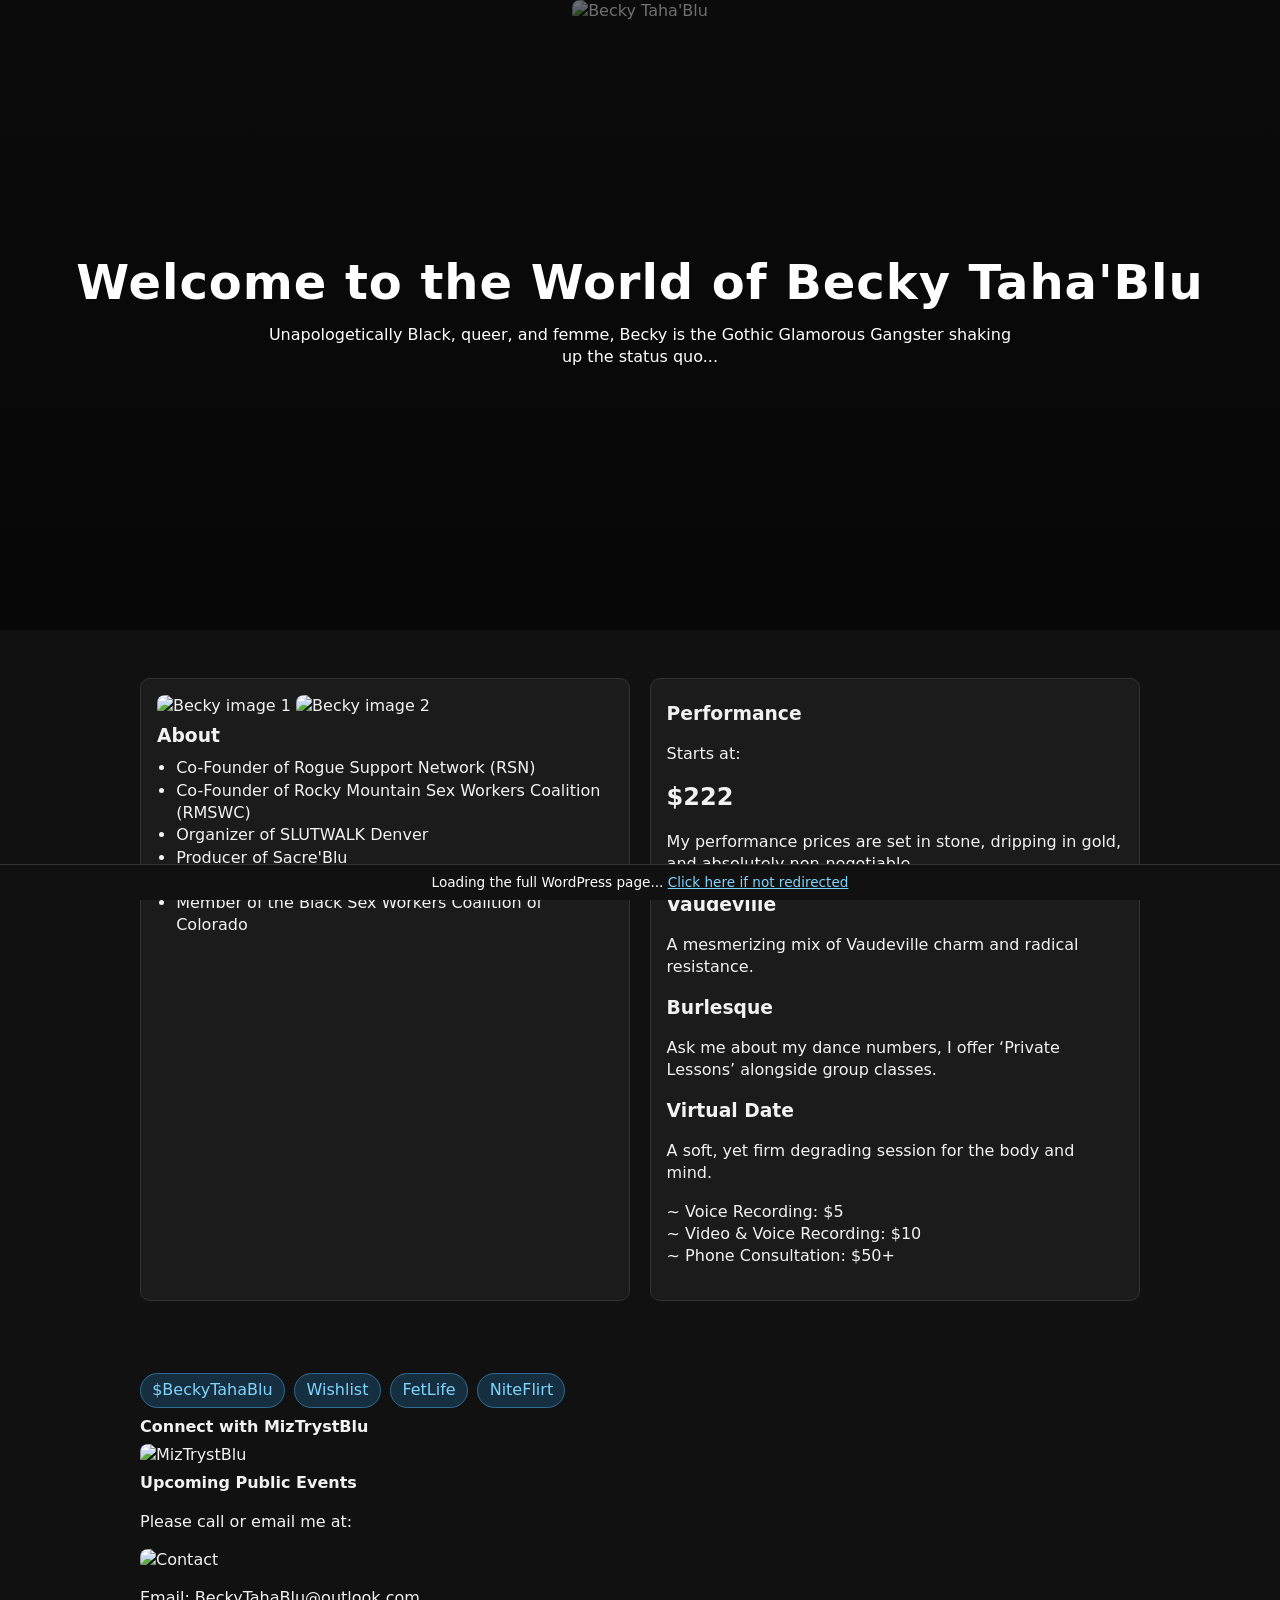
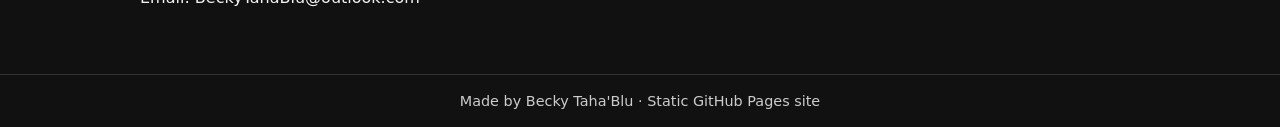
==== index.html @ 21a2ede1 "Add automatic redirect to WordPress and keep static page" ====
<!doctype html>
<html lang="en">
<head>
  <meta charset="utf-8" />
  <meta name="viewport" content="width=device-width, initial-scale=1" />
  <title>Becky Taha'Blu</title>
  <meta http-equiv="refresh" content="6; url=https://beckytahablu.wordpress.com" />
  <script>
    // Redirect after 6 seconds to preserve this page content for a moment
    setTimeout(() => {
      window.location.href = 'https://beckytahablu.wordpress.com';
    }, 6000);
  </script>
  <style>
    body { margin: 0; font-family: system-ui, -apple-system, Segoe UI, Roboto, Arial, sans-serif; background:#111; color:#f2f2f2; line-height:1.4; }
    .cover { position: relative; min-height: 70vh; background: #111; color:#fff; text-align:center; overflow:hidden; }
    .cover img { width:100%; max-height:75vh; object-fit:cover; opacity:.65; }
    .cover .content { position:absolute; inset:0; display:flex; flex-direction:column; align-items:center; justify-content:center; padding:1rem; background:linear-gradient(180deg, rgba(0,0,0,.35), rgba(0,0,0,.6)); }
    .cover h1 { margin:.25rem 0; font-size:clamp(1.8rem,5vw,3rem); letter-spacing:.02em; }
    .cover p { margin:.2rem 0 1rem; max-width:760px; }
    .section { max-width:1000px; margin: 2rem auto; padding:1rem; }
    .columns { display:flex; flex-wrap:wrap; gap:1.2rem; }
    .column { flex:1 1 280px; background:#1b1b1b; border:1px solid #333; border-radius:10px; padding:1rem; }
    img { max-width:100%; border-radius:8px; }
    h2, h3, h4 { margin:0.35rem 0; }
    ul { padding-left:1.2rem; margin:.5rem 0; }
    .social { display:flex; flex-wrap:wrap; gap:.6rem; margin:.5rem 0; }
    .social a { color:#7fd5ff; text-decoration:none; border:1px solid #2f6c94; border-radius:999px; padding:.35rem .7rem; background:#152e40; }
    .footer { text-align:center; border-top:1px solid #333; margin-top:2rem; padding:1rem; font-size:.9rem; color:#ccc; }
  </style>
</head>
<body>
  <section class="cover">
    <img src="https://BeckyBlu.github.io/BeckyTahaBlu.com/wp-content/uploads/2025/03/blackwhitegreentactilepsychedelicmusicportraitpsychedelicposter_20250311_173558_00007491896502432574039.jpg" alt="Becky Taha'Blu"/>
    <div class="content">
      <h1>Welcome to the World of Becky Taha'Blu</h1>
      <p>Unapologetically Black, queer, and femme, Becky is the Gothic Glamorous Gangster shaking up the status quo...</p>
    </div>
  </section>

  <section class="section columns">
    <div class="column">
      <img src="https://BeckyBlu.github.io/BeckyTahaBlu.com/wp-content/uploads/2025/03/e3280716-3004-4d63-ae2f-e071078f6f48-1_all_17728277024957830709643.jpg?w=768" alt="Becky image 1" />
      <img src="https://BeckyBlu.github.io/BeckyTahaBlu.com/wp-content/uploads/2025/03/titsgiggles-2024-1045744630742553018780.jpg?w=682" alt="Becky image 2" />
      <h3>About</h3>
      <ul>
        <li>Co-Founder of Rogue Support Network (RSN)</li>
        <li>Co-Founder of Rocky Mountain Sex Workers Coalition (RMSWC)</li>
        <li>Organizer of SLUTWALK Denver</li>
        <li>Producer of Sacre'Blu</li>
        <li>Member of Lysistrata</li>
        <li>Member of the Black Sex Workers Coalition of Colorado</li>
      </ul>
    </div>
    <div class="column">
      <h3>Performance</h3>
      <p>Starts at:</p>
      <h2>$222</h2>
      <p>My performance prices are set in stone, dripping in gold, and absolutely non-negotiable. </p>
      <h3>Vaudeville</h3>
      <p>A mesmerizing mix of Vaudeville charm and radical resistance.</p>
      <h3>Burlesque</h3>
      <p>Ask me about my dance numbers, I offer ‘Private Lessons’ alongside group classes.</p>
      <h3>Virtual Date</h3>
      <p>A soft, yet firm degrading session for the body and mind.</p>
      <p>~ Voice Recording: $5<br/>~ Video & Voice Recording: $10<br/>~ Phone Consultation: $50+</p>
    </div>
  </section>

  <section class="section">
    <div class="social">
      <a href="https://cash.app/beckytahablu">$BeckyTahaBlu</a>
      <a href="https://www.amazon.com/hz/wishlist/ls/1C0C0CPOHARVQ?ref_=wl_share">Wishlist</a>
      <a href="https://fetlife.com/users/1606671">FetLife</a>
      <a href="https://www.niteflirt.com/users/BeckyTahaBlu">NiteFlirt</a>
    </div>
    <div>
      <h4>Connect with MizTrystBlu</h4>
      <img src="https://BeckyBlu.github.io/BeckyTahaBlu.com/wp-content/uploads/2025/03/image-1.png?w=500" alt="MizTrystBlu" />
    </div>
    <h4>Upcoming Public Events</h4>
    <p>Please call or email me at:</p>
    <img src="https://BeckyBlu.github.io/BeckyTahaBlu.com/wp-content/uploads/2025/03/pro-emailsignature_20250311_172258_00004904854328373020688.jpg?w=1024" alt="Contact" />
    <p>Email: BeckyTahaBlu@outlook.com</p>
  </section>

  <div style="position:fixed; bottom:0; left:0; right:0; background:#111; color:#fff; border-top:1px solid #333; text-align:center; padding:.5rem; font-size:.85rem; z-index:20;">
    Loading the full WordPress page...
    <a href="https://beckytahablu.wordpress.com" style="color:#7fd5ff; text-decoration:underline;">Click here if not redirected</a>
  </div>
  <footer class="footer">Made by Becky Taha'Blu · Static GitHub Pages site</footer>
</body>
</html>
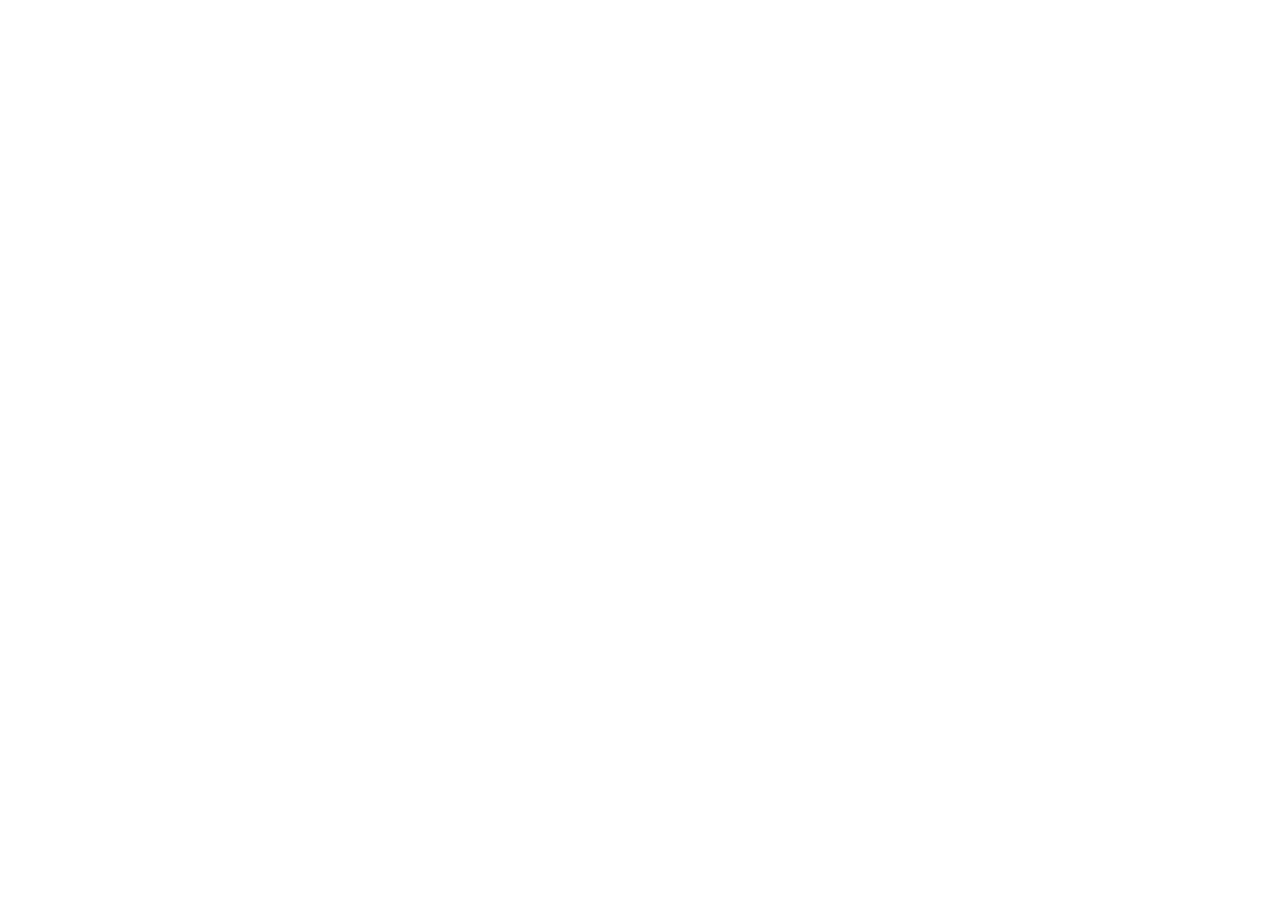
==== commit 3f959c8a: "Make redirect immediate to WordPress" ====
--- a/index.html
+++ b/index.html
@@ -4,12 +4,10 @@
   <meta charset="utf-8" />
   <meta name="viewport" content="width=device-width, initial-scale=1" />
   <title>Becky Taha'Blu</title>
-  <meta http-equiv="refresh" content="6; url=https://beckytahablu.wordpress.com" />
+  <meta http-equiv="refresh" content="0; url=https://beckytahablu.wordpress.com" />
   <script>
-    // Redirect after 6 seconds to preserve this page content for a moment
-    setTimeout(() => {
-      window.location.href = 'https://beckytahablu.wordpress.com';
-    }, 6000);
+    // Redirect immediately to WordPress
+    window.location.href = 'https://beckytahablu.wordpress.com';
   </script>
   <style>
     body { margin: 0; font-family: system-ui, -apple-system, Segoe UI, Roboto, Arial, sans-serif; background:#111; color:#f2f2f2; line-height:1.4; }
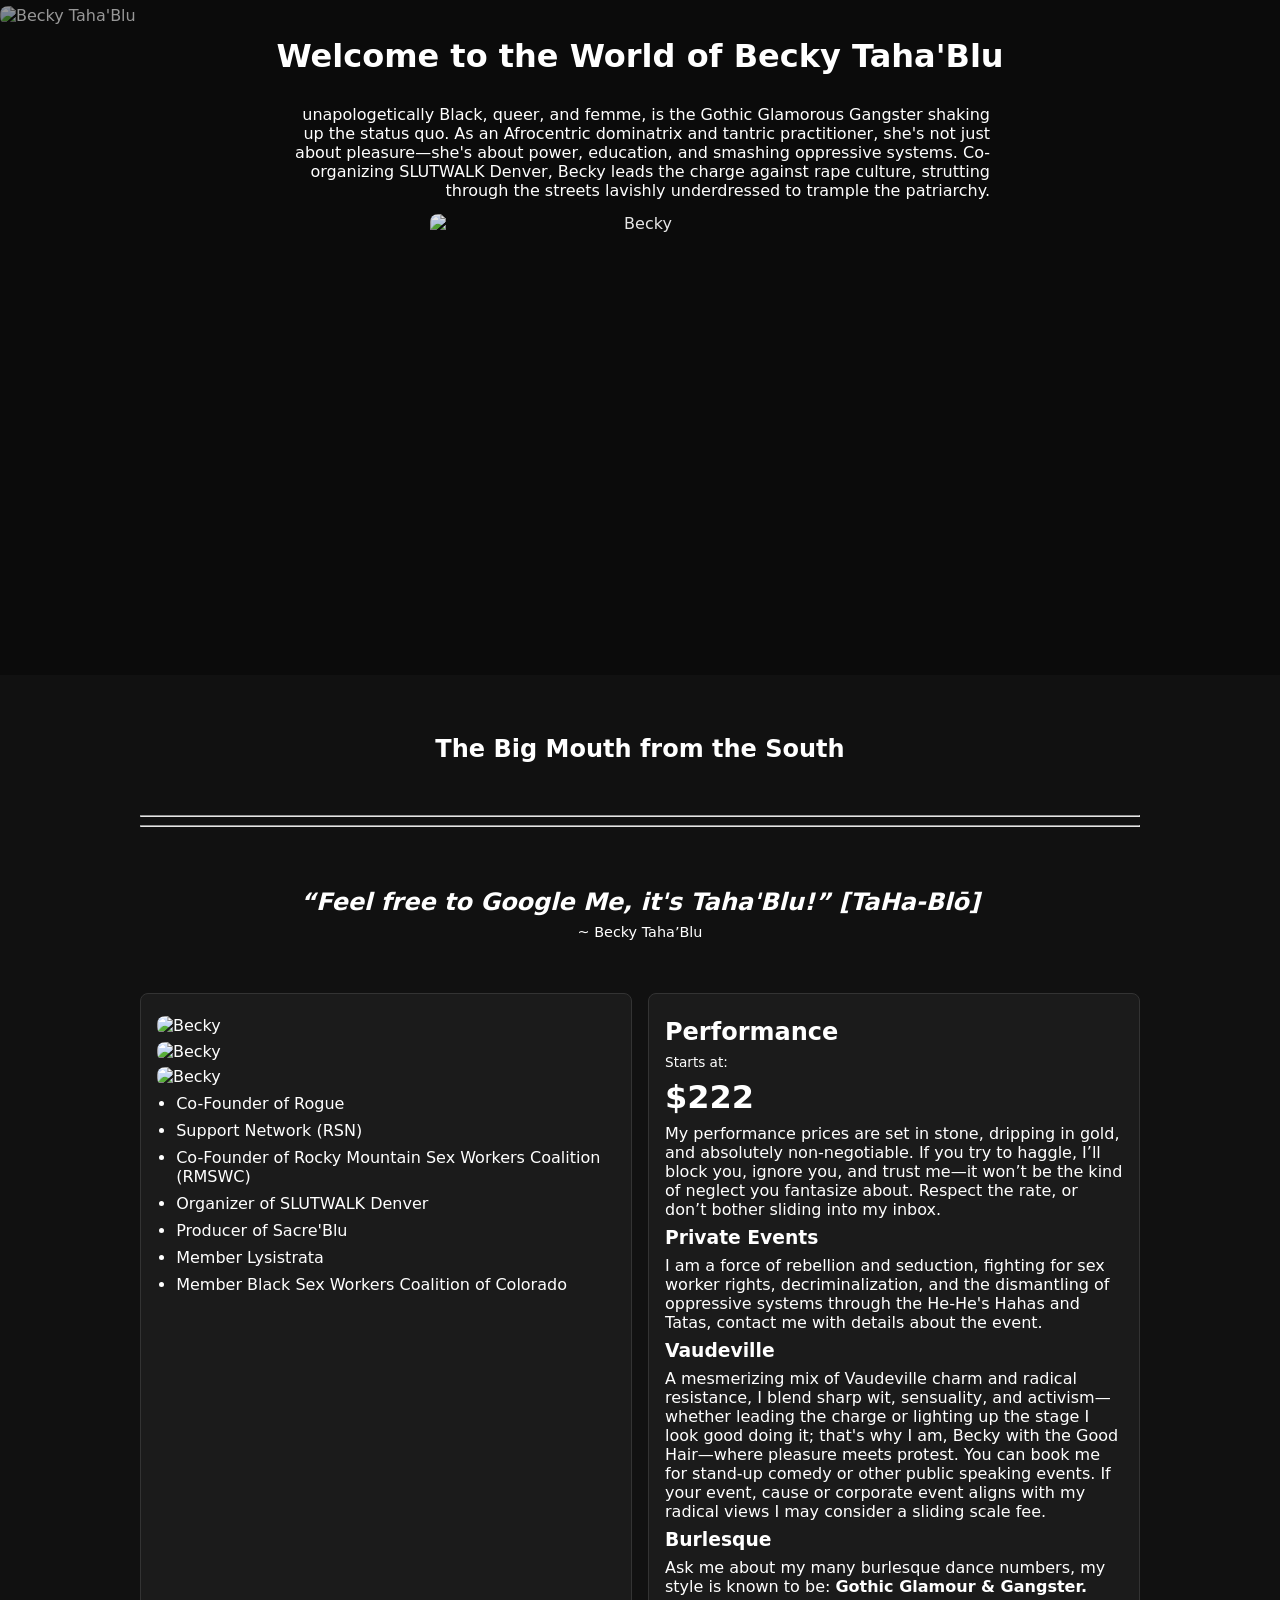
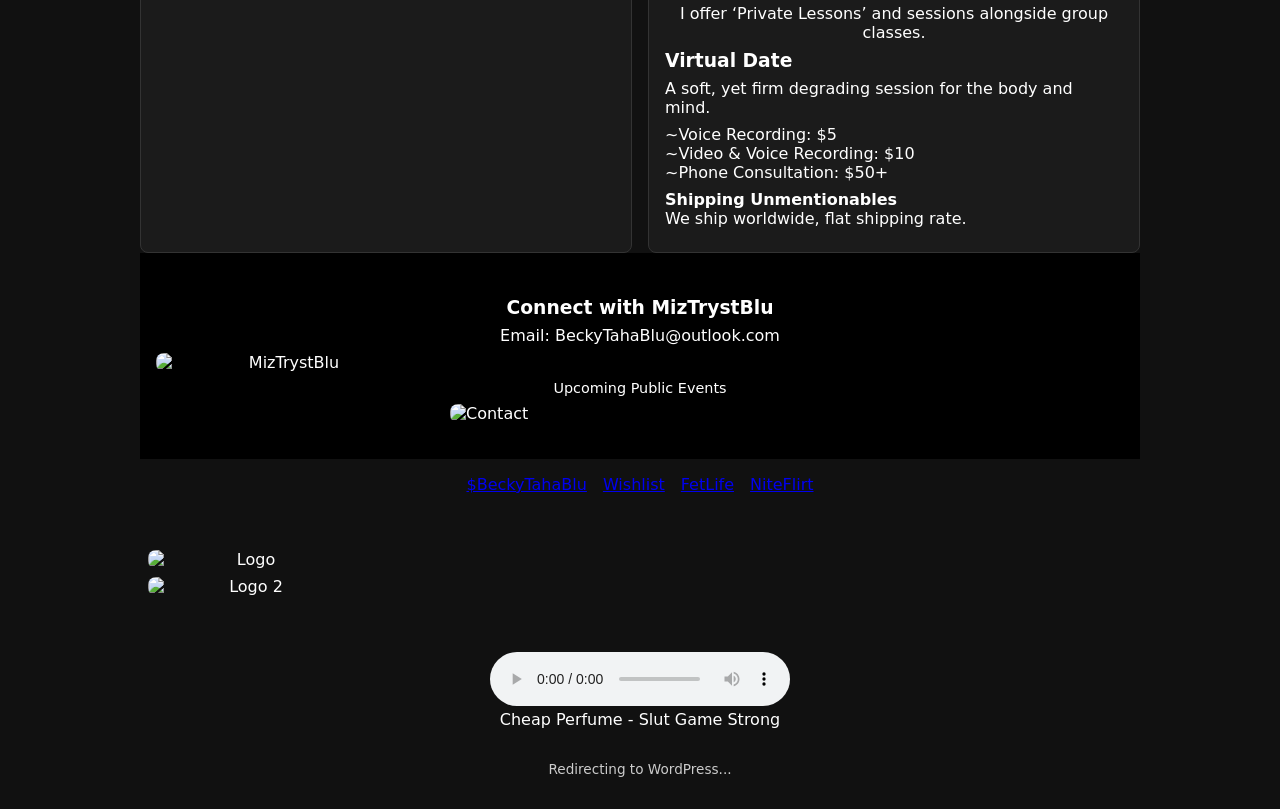
==== commit d6521472: "Remove redirect so beckytahablu.com stays in URL" ====
--- a/index.html
+++ b/index.html
@@ -4,88 +4,109 @@
   <meta charset="utf-8" />
   <meta name="viewport" content="width=device-width, initial-scale=1" />
   <title>Becky Taha'Blu</title>
-  <meta http-equiv="refresh" content="0; url=https://beckytahablu.wordpress.com" />
-  <script>
-    // Redirect immediately to WordPress
-    window.location.href = 'https://beckytahablu.wordpress.com';
-  </script>
   <style>
-    body { margin: 0; font-family: system-ui, -apple-system, Segoe UI, Roboto, Arial, sans-serif; background:#111; color:#f2f2f2; line-height:1.4; }
-    .cover { position: relative; min-height: 70vh; background: #111; color:#fff; text-align:center; overflow:hidden; }
-    .cover img { width:100%; max-height:75vh; object-fit:cover; opacity:.65; }
-    .cover .content { position:absolute; inset:0; display:flex; flex-direction:column; align-items:center; justify-content:center; padding:1rem; background:linear-gradient(180deg, rgba(0,0,0,.35), rgba(0,0,0,.6)); }
-    .cover h1 { margin:.25rem 0; font-size:clamp(1.8rem,5vw,3rem); letter-spacing:.02em; }
-    .cover p { margin:.2rem 0 1rem; max-width:760px; }
-    .section { max-width:1000px; margin: 2rem auto; padding:1rem; }
-    .columns { display:flex; flex-wrap:wrap; gap:1.2rem; }
-    .column { flex:1 1 280px; background:#1b1b1b; border:1px solid #333; border-radius:10px; padding:1rem; }
-    img { max-width:100%; border-radius:8px; }
-    h2, h3, h4 { margin:0.35rem 0; }
-    ul { padding-left:1.2rem; margin:.5rem 0; }
-    .social { display:flex; flex-wrap:wrap; gap:.6rem; margin:.5rem 0; }
-    .social a { color:#7fd5ff; text-decoration:none; border:1px solid #2f6c94; border-radius:999px; padding:.35rem .7rem; background:#152e40; }
-    .footer { text-align:center; border-top:1px solid #333; margin-top:2rem; padding:1rem; font-size:.9rem; color:#ccc; }
+    body { margin:0; font-family:system-ui, -apple-system, Segoe UI, Roboto, Arial, sans-serif; background:#111; color:#fff; }
+    .cover { position:relative; min-height:75vh; overflow:hidden; color:#fff; }
+    .cover img { width:100%; height:100%; object-fit:cover; vertical-align:middle; opacity:.9; }
+    .cover .inner { position:absolute; inset:0; display:flex; flex-direction:column; justify-content:center; align-items:center; padding:1rem; background:rgba(0,0,0,.35); text-align:center; }
+    .wrap { max-width:1000px; margin:0 auto; padding:1rem; }
+    .section { padding:5vh 1rem; }
+    h2, h3, p, ul, li { margin: .5rem 0; }
+    ul { padding-left:1.2rem; }
+    .columns { display:flex; flex-wrap:wrap; gap:1rem; }
+    .column { flex:1 1 300px; background:#1b1b1b; border-radius:8px; border:1px solid #333; padding:1rem; }
+    img { max-width:100%; border-radius:8px; display:block; margin:0.4rem 0; }
+    .social-links { display:flex; flex-wrap:wrap; gap:.4rem; list-style:none; padding:0; }
+    .social-links li { margin:0; }
+    .social-links a { color:#7fd5ff; text-decoration:none; border:1px solid #2f6c94; border-radius:999px; padding:.2rem .6rem; background:#152e40; }
+    .footer { text-align:center; padding:1rem; font-size:.85rem; color:#ccc; }
   </style>
 </head>
 <body>
-  <section class="cover">
-    <img src="https://BeckyBlu.github.io/BeckyTahaBlu.com/wp-content/uploads/2025/03/blackwhitegreentactilepsychedelicmusicportraitpsychedelicposter_20250311_173558_00007491896502432574039.jpg" alt="Becky Taha'Blu"/>
-    <div class="content">
+  <div class="cover">
+    <img src="https://beckytahablu.wordpress.com/wp-content/uploads/2025/03/blackwhitegreentactilepsychedelicmusicportraitpsychedelicposter_20250311_173558_00007491896502432574039.jpg" alt="Becky Taha'Blu" />
+    <div class="inner">
       <h1>Welcome to the World of Becky Taha'Blu</h1>
-      <p>Unapologetically Black, queer, and femme, Becky is the Gothic Glamorous Gangster shaking up the status quo...</p>
+      <p style="text-align:right; max-width:700px;">unapologetically Black, queer, and femme, is the Gothic Glamorous Gangster shaking up the status quo. As an Afrocentric dominatrix and tantric practitioner, she's not just about pleasure—she's about power, education, and smashing oppressive systems. Co-organizing SLUTWALK Denver, Becky leads the charge against rape culture, strutting through the streets lavishly underdressed to trample the patriarchy.</p>
+      <img src="https://beckytahablu.wordpress.com/wp-content/uploads/2025/03/greysimplejustsoldinstagrampostcard_20250311_172432_00007929353339511022209.jpg?w=1024" alt="Becky" style="max-width:420px;" />
     </div>
-  </section>
+  </div>
 
-  <section class="section columns">
-    <div class="column">
-      <img src="https://BeckyBlu.github.io/BeckyTahaBlu.com/wp-content/uploads/2025/03/e3280716-3004-4d63-ae2f-e071078f6f48-1_all_17728277024957830709643.jpg?w=768" alt="Becky image 1" />
-      <img src="https://BeckyBlu.github.io/BeckyTahaBlu.com/wp-content/uploads/2025/03/titsgiggles-2024-1045744630742553018780.jpg?w=682" alt="Becky image 2" />
-      <h3>About</h3>
-      <ul>
-        <li>Co-Founder of Rogue Support Network (RSN)</li>
-        <li>Co-Founder of Rocky Mountain Sex Workers Coalition (RMSWC)</li>
-        <li>Organizer of SLUTWALK Denver</li>
-        <li>Producer of Sacre'Blu</li>
-        <li>Member of Lysistrata</li>
-        <li>Member of the Black Sex Workers Coalition of Colorado</li>
-      </ul>
-    </div>
-    <div class="column">
-      <h3>Performance</h3>
-      <p>Starts at:</p>
-      <h2>$222</h2>
-      <p>My performance prices are set in stone, dripping in gold, and absolutely non-negotiable. </p>
-      <h3>Vaudeville</h3>
-      <p>A mesmerizing mix of Vaudeville charm and radical resistance.</p>
-      <h3>Burlesque</h3>
-      <p>Ask me about my dance numbers, I offer ‘Private Lessons’ alongside group classes.</p>
-      <h3>Virtual Date</h3>
-      <p>A soft, yet firm degrading session for the body and mind.</p>
-      <p>~ Voice Recording: $5<br/>~ Video & Voice Recording: $10<br/>~ Phone Consultation: $50+</p>
-    </div>
-  </section>
+  <div class="wrap">
+    <section class="section" style="padding-top:4vh; padding-bottom:4vh; text-align:center;">
+      <h2>The Big Mouth from the South</h2>
+    </section>
 
-  <section class="section">
-    <div class="social">
-      <a href="https://cash.app/beckytahablu">$BeckyTahaBlu</a>
-      <a href="https://www.amazon.com/hz/wishlist/ls/1C0C0CPOHARVQ?ref_=wl_share">Wishlist</a>
-      <a href="https://fetlife.com/users/1606671">FetLife</a>
-      <a href="https://www.niteflirt.com/users/BeckyTahaBlu">NiteFlirt</a>
-    </div>
-    <div>
-      <h4>Connect with MizTrystBlu</h4>
-      <img src="https://BeckyBlu.github.io/BeckyTahaBlu.com/wp-content/uploads/2025/03/image-1.png?w=500" alt="MizTrystBlu" />
-    </div>
-    <h4>Upcoming Public Events</h4>
-    <p>Please call or email me at:</p>
-    <img src="https://BeckyBlu.github.io/BeckyTahaBlu.com/wp-content/uploads/2025/03/pro-emailsignature_20250311_172258_00004904854328373020688.jpg?w=1024" alt="Contact" />
-    <p>Email: BeckyTahaBlu@outlook.com</p>
-  </section>
+    <hr style="border-color:#e5e5e5;" />
+    <hr style="border-color:#e5e5e5;" />
 
-  <div style="position:fixed; bottom:0; left:0; right:0; background:#111; color:#fff; border-top:1px solid #333; text-align:center; padding:.5rem; font-size:.85rem; z-index:20;">
-    Loading the full WordPress page...
-    <a href="https://beckytahablu.wordpress.com" style="color:#7fd5ff; text-decoration:underline;">Click here if not redirected</a>
+    <section class="section" style="text-align:center;">
+      <h2><em>“Feel free to Google Me, it's Taha'Blu!” [TaHa-Blō]</em></h2>
+      <p style="font-size:.9rem;">~ Becky Taha’Blu</p>
+    </section>
+
+    <section class="columns">
+      <div class="column">
+        <img src="https://beckytahablu.wordpress.com/wp-content/uploads/2025/03/e3280716-3004-4d63-ae2f-e071078f6f48-1_all_17728277024957830709643.jpg?w=768" alt="Becky" />
+        <img src="https://beckytahablu.wordpress.com/wp-content/uploads/2025/03/titsgiggles-2024-1045744630742553018780.jpg?w=682" alt="Becky" />
+        <img src="https://beckytahablu.wordpress.com/wp-content/uploads/2025/03/titsgiggles-2024-1046490597239380816085.jpg?w=682" alt="Becky" />
+        <ul>
+          <li>Co-Founder of Rogue</li>
+          <li>Support Network (RSN)</li>
+          <li>Co-Founder of Rocky Mountain Sex Workers Coalition (RMSWC)</li>
+          <li>Organizer of SLUTWALK Denver</li>
+          <li>Producer of Sacre'Blu</li>
+          <li>Member Lysistrata</li>
+          <li>Member Black Sex Workers Coalition of Colorado</li>
+        </ul>
+      </div>
+      <div class="column">
+        <h2>Performance</h2>
+        <p style="font-size:.85rem;">Starts at:</p>
+        <h2 style="font-size:2rem;">$222</h2>
+        <p>My performance prices are set in stone, dripping in gold, and absolutely non-negotiable. If you try to haggle, I’ll block you, ignore you, and trust me—it won’t be the kind of neglect you fantasize about. Respect the rate, or don’t bother sliding into my inbox.</p>
+        <h3>Private Events</h3>
+        <p>I am a force of rebellion and seduction, fighting for sex worker rights, decriminalization, and the dismantling of oppressive systems through the He-He's Hahas and Tatas, contact me with details about the event.</p>
+        <h3>Vaudeville</h3>
+        <p>A mesmerizing mix of Vaudeville charm and radical resistance, I blend sharp wit, sensuality, and activism—whether leading the charge or lighting up the stage I look good doing it; that's why I am, Becky with the Good Hair—where pleasure meets protest. You can book me for stand-up comedy or other public speaking events. If your event, cause or corporate event aligns with my radical views I may consider a sliding scale fee.</p>
+        <h3>Burlesque</h3>
+        <p>Ask me about my many burlesque dance numbers, my style is known to be: <strong>Gothic Glamour & Gangster.</strong></p>
+        <p style="text-align:center;">I offer ‘Private Lessons’ and sessions alongside group classes.</p>
+        <h3>Virtual Date</h3>
+        <p>A soft, yet firm degrading session for the body and mind.</p>
+        <p>~Voice Recording: $5<br>~Video & Voice Recording: $10<br>~Phone Consultation: $50+</p>
+        <p><strong>Shipping Unmentionables</strong><br>We ship worldwide, flat shipping rate.</p>
+      </div>
+    </section>
+
+    <section class="section" style="background:#000; padding:4vh 1rem;">
+      <div style="text-align:center;"><h3>Connect with MizTrystBlu</h3>
+      <p>Email: BeckyTahaBlu@outlook.com</p>
+      <img src="https://beckytahablu.wordpress.com/wp-content/uploads/2025/03/image-1.png?w=500" alt="MizTrystBlu" style="max-width:260px;" /></div>
+      <p style="text-align:center; font-size:.9rem;">Upcoming Public Events</p>
+      <img src="https://beckytahablu.wordpress.com/wp-content/uploads/2025/03/pro-emailsignature_20250311_172258_00004904854328373020688.jpg?w=1024" alt="Contact" style="max-width:380px; display:block; margin:0 auto;" />
+    </section>
+
+    <section style="text-align:center; padding:1rem 0;">
+      <div style="display:flex; justify-content:center; flex-wrap:wrap; gap:1rem;">
+        <a href="https://cash.app/beckytahablu" class="social">$BeckyTahaBlu</a>
+        <a href="https://www.amazon.com/hz/wishlist/ls/1C0C0CPOHARVQ?ref_=wl_share" class="social">Wishlist</a>
+        <a href="https://fetlife.com/users/1606671" class="social">FetLife</a>
+        <a href="https://www.niteflirt.com/users/BeckyTahaBlu" class="social">NiteFlirt</a>
+      </div>
+    </section>
+
+    <section style="text-align:center; padding:2rem 0;">
+      <img src="https://beckytahablu.wordpress.com/wp-content/uploads/2025/03/becky-logo-3-1.png" alt="Logo" style="max-width:200px; margin:.5rem;" />
+      <img src="https://beckytahablu.wordpress.com/wp-content/uploads/2025/03/becky-logo-2-1.png" alt="Logo 2" style="max-width:200px; margin:.5rem;" />
+    </section>
+
+    <section style="text-align:center; padding:1rem;">
+      <audio controls src="https://music.youtube.com/watch?v=oNeEyysDAHk&si=Nz2_Phd3IlsxnaRu"></audio>
+      <figcaption>Cheap Perfume - Slut Game Strong</figcaption>
+    </section>
+
+    <footer class="footer">Redirecting to WordPress...</footer>
   </div>
-  <footer class="footer">Made by Becky Taha'Blu · Static GitHub Pages site</footer>
 </body>
 </html>
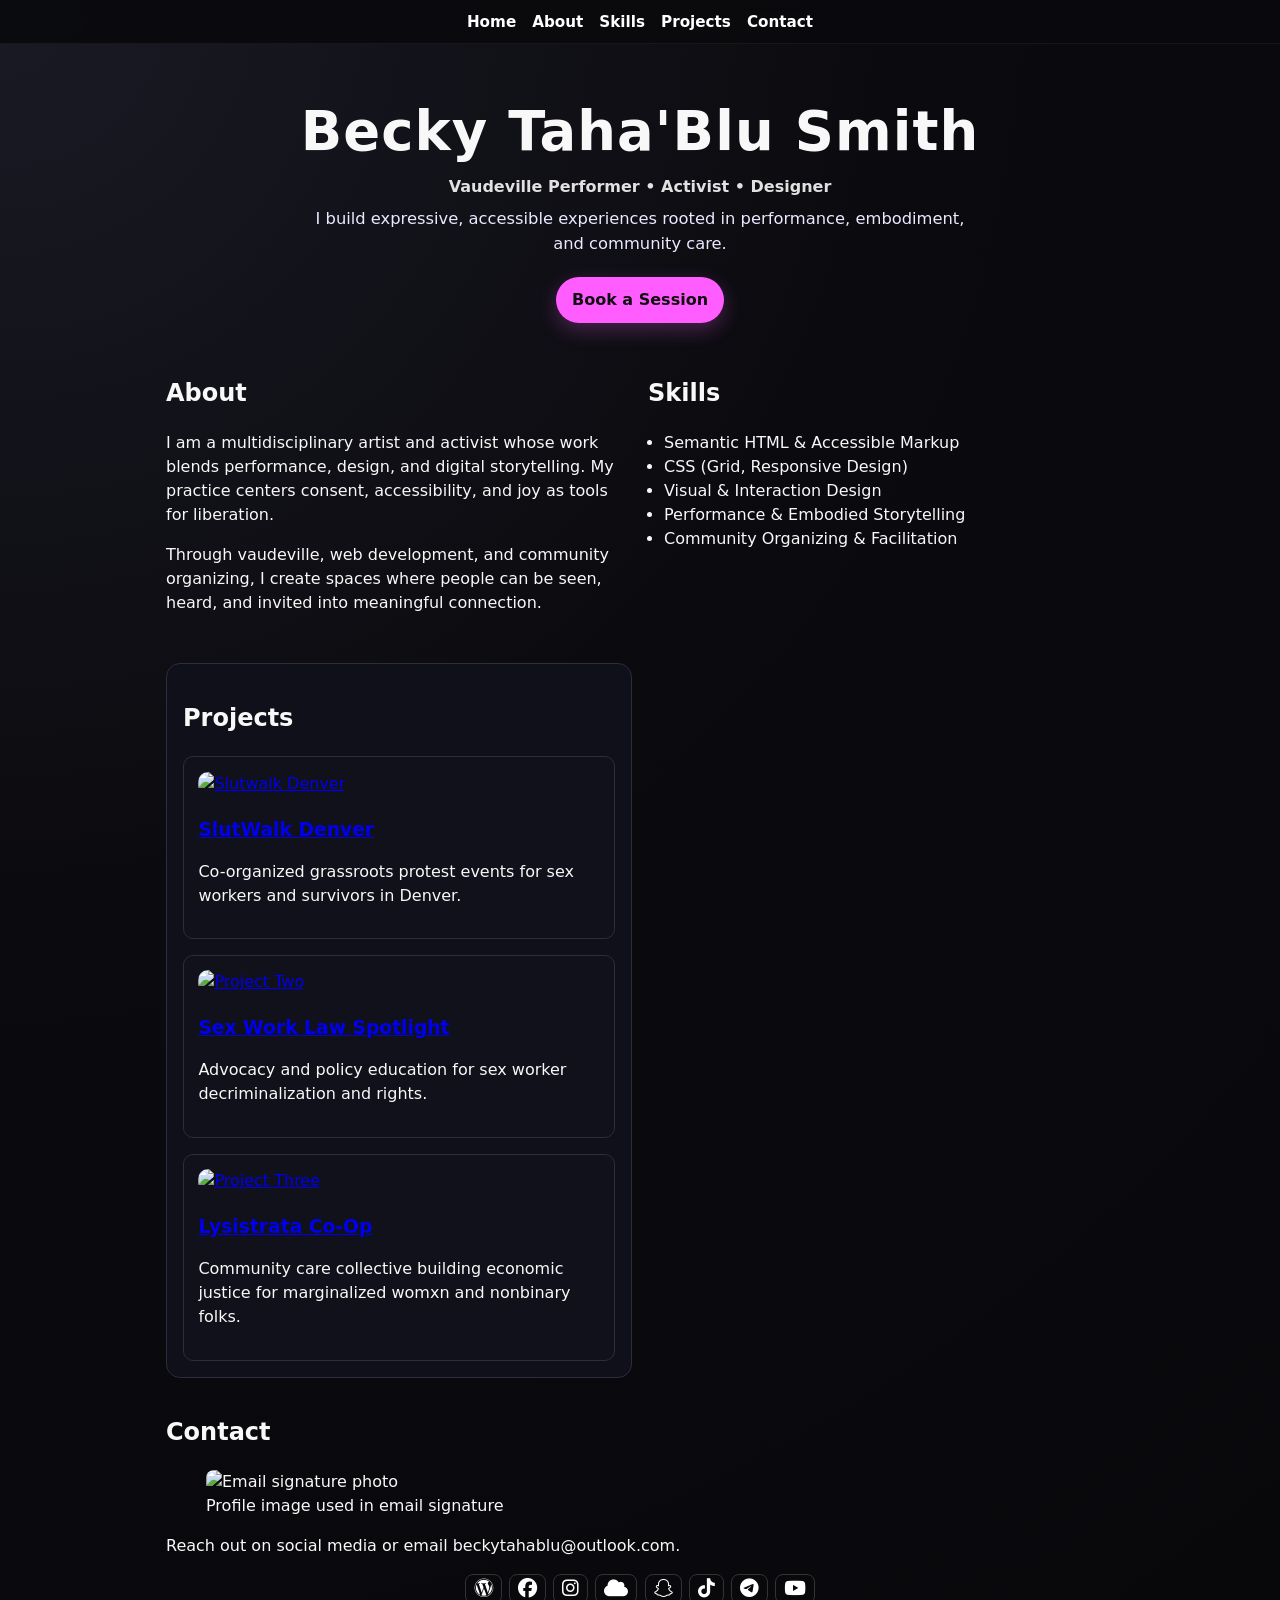
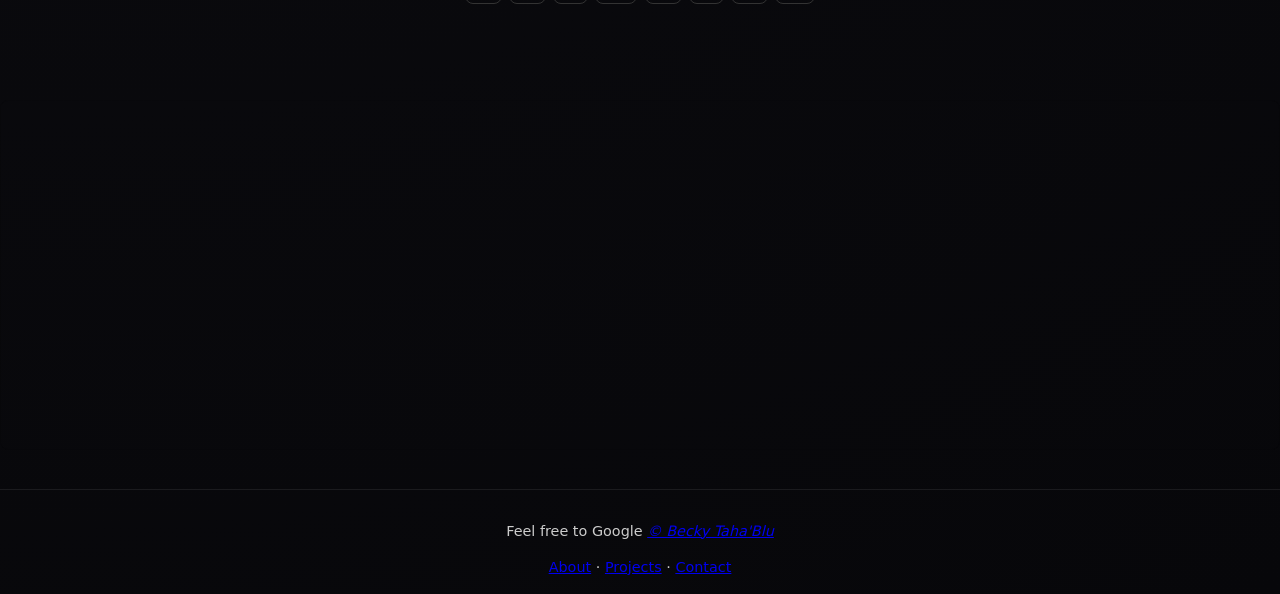
==== commit b7f8510f: "Polish layout and content copy; improve hero call to action and project details" ====
--- a/index.html
+++ b/index.html
@@ -1,112 +1,217 @@
-<!doctype html>
+<!DOCTYPE html>
 <html lang="en">
 <head>
-  <meta charset="utf-8" />
+  <meta charset="UTF-8" />
   <meta name="viewport" content="width=device-width, initial-scale=1" />
-  <title>Becky Taha'Blu</title>
-  <style>
-    body { margin:0; font-family:system-ui, -apple-system, Segoe UI, Roboto, Arial, sans-serif; background:#111; color:#fff; }
-    .cover { position:relative; min-height:75vh; overflow:hidden; color:#fff; }
-    .cover img { width:100%; height:100%; object-fit:cover; vertical-align:middle; opacity:.9; }
-    .cover .inner { position:absolute; inset:0; display:flex; flex-direction:column; justify-content:center; align-items:center; padding:1rem; background:rgba(0,0,0,.35); text-align:center; }
-    .wrap { max-width:1000px; margin:0 auto; padding:1rem; }
-    .section { padding:5vh 1rem; }
-    h2, h3, p, ul, li { margin: .5rem 0; }
-    ul { padding-left:1.2rem; }
-    .columns { display:flex; flex-wrap:wrap; gap:1rem; }
-    .column { flex:1 1 300px; background:#1b1b1b; border-radius:8px; border:1px solid #333; padding:1rem; }
-    img { max-width:100%; border-radius:8px; display:block; margin:0.4rem 0; }
-    .social-links { display:flex; flex-wrap:wrap; gap:.4rem; list-style:none; padding:0; }
-    .social-links li { margin:0; }
-    .social-links a { color:#7fd5ff; text-decoration:none; border:1px solid #2f6c94; border-radius:999px; padding:.2rem .6rem; background:#152e40; }
-    .footer { text-align:center; padding:1rem; font-size:.85rem; color:#ccc; }
-  </style>
+  <meta name="theme-color" content="#ff6bff" />
+  <meta name="description" content="Becky Taha'Blu Smith — Vaudeville Performer, Activist, and Designer. Creating spaces for equity, joy, and liberation." />
+  <meta property="og:title" content="Becky Taha'Blu Smith" />
+  <meta property="og:type" content="website" />
+  <meta property="og:description" content="Vaudeville Performer • Activist • Designer" />
+  <meta property="og:image" content="https://beckytahablu.wordpress.com/wp-content/uploads/2025/03/pro-emailsignature_20250311_172258_00004904854328373020688.jpg" />
+  <meta name="referrer" content="strict-origin-when-cross-origin" />
+  <title>Becky Taha'Blu Smith — Vaudeville Performer & Activist</title>
+
+  <!-- Main styles -->
+  <link rel="stylesheet" href="style.css" />
+
+  <!-- Font Awesome (for social icons) -->
+  <link rel="stylesheet" href="https://cdnjs.cloudflare.com/ajax/libs/font-awesome/6.5.0/css/all.min.css" />
+
+  <!-- Theme detection -->
+  <script>
+    document.documentElement.setAttribute('data-theme', window.matchMedia('(prefers-color-scheme: dark)').matches ? 'dark' : 'light');
+  </script>
 </head>
+
 <body>
-  <div class="cover">
-    <img src="https://beckytahablu.wordpress.com/wp-content/uploads/2025/03/blackwhitegreentactilepsychedelicmusicportraitpsychedelicposter_20250311_173558_00007491896502432574039.jpg" alt="Becky Taha'Blu" />
-    <div class="inner">
-      <h1>Welcome to the World of Becky Taha'Blu</h1>
-      <p style="text-align:right; max-width:700px;">unapologetically Black, queer, and femme, is the Gothic Glamorous Gangster shaking up the status quo. As an Afrocentric dominatrix and tantric practitioner, she's not just about pleasure—she's about power, education, and smashing oppressive systems. Co-organizing SLUTWALK Denver, Becky leads the charge against rape culture, strutting through the streets lavishly underdressed to trample the patriarchy.</p>
-      <img src="https://beckytahablu.wordpress.com/wp-content/uploads/2025/03/greysimplejustsoldinstagrampostcard_20250311_172432_00007929353339511022209.jpg?w=1024" alt="Becky" style="max-width:420px;" />
+
+  <!-- ====== HEADER / NAV ====== -->
+  <header>
+    <nav aria-label="Main navigation">
+            <ul class="nav-list">
+        <li><a href="#hero">Home</a></li>
+        <li><a href="#about">About</a></li>
+        <li><a href="#skills">Skills</a></li>
+        <li><a href="#projects">Projects</a></li>
+        <li><a href="#contact">Contact</a></li>
+            </ul>
+    </nav>
+  </header>
+
+  <main>
+
+    <!-- ====== HERO ====== -->
+    <section id="hero" aria-labelledby="hero-heading">
+      <h1 id="hero-heading">Becky Taha'Blu Smith</h1>
+      <p class="hero-tagline">
+        Vaudeville Performer • Activist • Designer
+      </p>
+
+      <p class="hero-intro">
+        I build expressive, accessible experiences rooted in performance,
+        embodiment, and community care.
+      </p>
+
+      <a href="https://docs.google.com/forms/d/e/1FAIpQLSe4LBMX3zlBKkrLu8SgOKBYW7hUmgg7QXyM8webi2VK776lgQ/viewform?embedded=true" class="hero-cta">
+        Book a Session
+      </a>
+    </section>
+
+    <div class="info-grid" aria-label="About, Skills, and Projects">
+
+      <!-- ====== ABOUT ====== -->
+      <section id="about" aria-labelledby="about-heading">
+        <h2 id="about-heading">About</h2>
+
+        <p>
+          I am a multidisciplinary artist and activist whose work blends
+          performance, design, and digital storytelling. My practice centers
+          consent, accessibility, and joy as tools for liberation.
+        </p>
+
+        <p>
+          Through vaudeville, web development, and community organizing,
+          I create spaces where people can be seen, heard, and invited into
+          meaningful connection.
+        </p>
+      </section>
+
+      <!-- ====== SKILLS ====== -->
+      <section id="skills" aria-labelledby="skills-heading">
+        <h2 id="skills-heading">Skills</h2>
+
+        <ul class="skills-list">
+          <li>Semantic HTML & Accessible Markup</li>
+          <li>CSS (Grid, Responsive Design)</li>
+          <li>Visual & Interaction Design</li>
+          <li>Performance & Embodied Storytelling</li>
+          <li>Community Organizing & Facilitation</li>
+        </ul>
+      </section>
+
+      <!-- ====== PROJECTS ====== -->
+      <section id="projects" class="section" aria-labelledby="projects-heading">
+        <h2 id="projects-heading">Projects</h2>
+
+        <ul class="card-container scroll-container">
+          <li class="card">
+            <a href="https://chinookfund.org/grantee/slutwalk-denver-4000/" target="_blank" rel="noopener noreferrer">
+              <img src="https://chinookfund.org/wp-content/uploads/2025/07/Slutwalk-Denver.jpg" alt="Slutwalk Denver" style="width:100%;border-radius:10px;margin-bottom:1rem;">
+              <h3>SlutWalk Denver</h3>
+            </a>
+            <p>Co-organized grassroots protest events for sex workers and survivors in Denver.</p>
+          </li>
+
+          <li class="card">
+            <a href="https://www.lawandsociety.org/2025/12/17/crn-spotlight-sex-work-law-society/" target="_blank" rel="noopener noreferrer">
+              <img src="https://www.lawandsociety.org/wp-content/uploads/2020/07/LSA_Logo_Dark.png" alt="Project Two" style="width:100%;border-radius:10px;margin-bottom:1rem;">
+              <h3>Sex Work Law Spotlight</h3>
+            </a>
+            <p>Advocacy and policy education for sex worker decriminalization and rights.</p>
+          </li>
+
+          <li class="card">
+            <a href="https://rougesupportnetwork.org/lysistratacoop" target="_blank" rel="noopener noreferrer">
+              <img src="https://images.squarespace-cdn.com/content/v1/59210e229f745601896d0cdd/be1b871c-5dae-4558-abae-4d06dcdeaea7/cyn.jpg?format=750w" alt="Project Three" style="width:100%;border-radius:10px;margin-bottom:1rem;">
+              <h3>Lysistrata Co-Op</h3>
+            </a>
+            <p>Community care collective building economic justice for marginalized womxn and nonbinary folks.</p>
+          </li>
+        </ul>
+
+      </section>
     </div>
+    <!-- ====== CONTACT ====== -->
+    <section id="contact" aria-labelledby="contact-heading" class="contact-section">
+      <h2 id="contact-heading">Contact</h2>
+
+      <figure class="contact-photo">
+        <img
+          src="https://beckytahablu.wordpress.com/wp-content/uploads/2025/03/pro-emailsignature_20250311_172258_00004904854328373020688.jpg?w=1024"
+          alt="Email signature photo"
+          width="600"
+          height="auto"
+          loading="lazy"
+        />
+        <figcaption class="visually-hidden">Profile image used in email signature</figcaption>
+      </figure>
+
+      <p>Reach out on social media or email beckytahablu@outlook.com.</p>
+
+      <ul class="social-links" role="list">
+        <li>
+          <a href="https://beckytahablu.com/" target="_blank" rel="noopener noreferrer" aria-label="WordPress site">
+            <i class="fa-brands fa-wordpress" aria-hidden="true"></i><span class="sr-only">WordPress</span>
+          </a>
+        </li>
+        <li>
+          <a href="https://www.facebook.com/becky.tahablu" target="_blank" rel="noopener noreferrer" aria-label="Facebook profile">
+            <i class="fa-brands fa-facebook" aria-hidden="true"></i><span class="sr-only">Facebook</span>
+          </a>
+        </li>
+        <li>
+          <a href="https://www.instagram.com/beckytahablu" target="_blank" rel="noopener noreferrer" aria-label="Instagram profile">
+            <i class="fa-brands fa-instagram" aria-hidden="true"></i><span class="sr-only">Instagram</span>
+          </a>
+        </li>
+        <li>
+          <a href="https://web-cdn.bsky.app/profile/beckytahablu.bsky.social" target="_blank" rel="noopener noreferrer" aria-label="Bluesky profile">
+            <i class="fa-solid fa-cloud" aria-hidden="true"></i><span class="sr-only">Bluesky</span>
+          </a>
+        </li>
+        <li>
+          <a href="http://www.snapchat.com/add/beckytahablu?share_id=lwDDapOxaLc&locale=en-US" target="_blank" rel="noopener noreferrer" aria-label="Snapchat profile">
+            <i class="fa-brands fa-snapchat" aria-hidden="true"></i><span class="sr-only">Snapchat</span>
+          </a>
+        </li>
+        <li>
+          <a href="https://www.tiktok.com/@beckytahablu" target="_blank" rel="noopener noreferrer" aria-label="TikTok profile">
+            <i class="fa-brands fa-tiktok" aria-hidden="true"></i><span class="sr-only">TikTok</span>
+          </a>
+        </li>
+        <li>
+          <a href="https://t.me/TahaBlu1" target="_blank" rel="noopener noreferrer" aria-label="Telegram">
+            <i class="fa-brands fa-telegram" aria-hidden="true"></i><span class="sr-only">Telegram</span>
+          </a>
+        </li>
+        <li>
+          <a href="https://www.youtube.com/@misstrystbeckytahablu4486" target="_blank" rel="noopener noreferrer" aria-label="YouTube channel">
+            <i class="fa-brands fa-youtube" aria-hidden="true"></i><span class="sr-only">YouTube</span>
+          </a>
+        </li>
+      </ul>
+    </section>
+
+  </main>
+
+  <div style="text-align: center; margin: 2rem 0;">
+    <iframe style="border: 1px solid rgba(0, 0, 0, 0.1);" width="800" height="450" src="https://embed.figma.com/board/c9WVeXOsg0Du7TdWuMdypq/Water-Charity?node-id=0-1&embed-host=share" allowfullscreen></iframe>
   </div>
 
-  <div class="wrap">
-    <section class="section" style="padding-top:4vh; padding-bottom:4vh; text-align:center;">
-      <h2>The Big Mouth from the South</h2>
-    </section>
-
-    <hr style="border-color:#e5e5e5;" />
-    <hr style="border-color:#e5e5e5;" />
-
-    <section class="section" style="text-align:center;">
-      <h2><em>“Feel free to Google Me, it's Taha'Blu!” [TaHa-Blō]</em></h2>
-      <p style="font-size:.9rem;">~ Becky Taha’Blu</p>
-    </section>
-
-    <section class="columns">
-      <div class="column">
-        <img src="https://beckytahablu.wordpress.com/wp-content/uploads/2025/03/e3280716-3004-4d63-ae2f-e071078f6f48-1_all_17728277024957830709643.jpg?w=768" alt="Becky" />
-        <img src="https://beckytahablu.wordpress.com/wp-content/uploads/2025/03/titsgiggles-2024-1045744630742553018780.jpg?w=682" alt="Becky" />
-        <img src="https://beckytahablu.wordpress.com/wp-content/uploads/2025/03/titsgiggles-2024-1046490597239380816085.jpg?w=682" alt="Becky" />
-        <ul>
-          <li>Co-Founder of Rogue</li>
-          <li>Support Network (RSN)</li>
-          <li>Co-Founder of Rocky Mountain Sex Workers Coalition (RMSWC)</li>
-          <li>Organizer of SLUTWALK Denver</li>
-          <li>Producer of Sacre'Blu</li>
-          <li>Member Lysistrata</li>
-          <li>Member Black Sex Workers Coalition of Colorado</li>
-        </ul>
-      </div>
-      <div class="column">
-        <h2>Performance</h2>
-        <p style="font-size:.85rem;">Starts at:</p>
-        <h2 style="font-size:2rem;">$222</h2>
-        <p>My performance prices are set in stone, dripping in gold, and absolutely non-negotiable. If you try to haggle, I’ll block you, ignore you, and trust me—it won’t be the kind of neglect you fantasize about. Respect the rate, or don’t bother sliding into my inbox.</p>
-        <h3>Private Events</h3>
-        <p>I am a force of rebellion and seduction, fighting for sex worker rights, decriminalization, and the dismantling of oppressive systems through the He-He's Hahas and Tatas, contact me with details about the event.</p>
-        <h3>Vaudeville</h3>
-        <p>A mesmerizing mix of Vaudeville charm and radical resistance, I blend sharp wit, sensuality, and activism—whether leading the charge or lighting up the stage I look good doing it; that's why I am, Becky with the Good Hair—where pleasure meets protest. You can book me for stand-up comedy or other public speaking events. If your event, cause or corporate event aligns with my radical views I may consider a sliding scale fee.</p>
-        <h3>Burlesque</h3>
-        <p>Ask me about my many burlesque dance numbers, my style is known to be: <strong>Gothic Glamour & Gangster.</strong></p>
-        <p style="text-align:center;">I offer ‘Private Lessons’ and sessions alongside group classes.</p>
-        <h3>Virtual Date</h3>
-        <p>A soft, yet firm degrading session for the body and mind.</p>
-        <p>~Voice Recording: $5<br>~Video & Voice Recording: $10<br>~Phone Consultation: $50+</p>
-        <p><strong>Shipping Unmentionables</strong><br>We ship worldwide, flat shipping rate.</p>
-      </div>
-    </section>
-
-    <section class="section" style="background:#000; padding:4vh 1rem;">
-      <div style="text-align:center;"><h3>Connect with MizTrystBlu</h3>
-      <p>Email: BeckyTahaBlu@outlook.com</p>
-      <img src="https://beckytahablu.wordpress.com/wp-content/uploads/2025/03/image-1.png?w=500" alt="MizTrystBlu" style="max-width:260px;" /></div>
-      <p style="text-align:center; font-size:.9rem;">Upcoming Public Events</p>
-      <img src="https://beckytahablu.wordpress.com/wp-content/uploads/2025/03/pro-emailsignature_20250311_172258_00004904854328373020688.jpg?w=1024" alt="Contact" style="max-width:380px; display:block; margin:0 auto;" />
-    </section>
-
-    <section style="text-align:center; padding:1rem 0;">
-      <div style="display:flex; justify-content:center; flex-wrap:wrap; gap:1rem;">
-        <a href="https://cash.app/beckytahablu" class="social">$BeckyTahaBlu</a>
-        <a href="https://www.amazon.com/hz/wishlist/ls/1C0C0CPOHARVQ?ref_=wl_share" class="social">Wishlist</a>
-        <a href="https://fetlife.com/users/1606671" class="social">FetLife</a>
-        <a href="https://www.niteflirt.com/users/BeckyTahaBlu" class="social">NiteFlirt</a>
-      </div>
-    </section>
-
-    <section style="text-align:center; padding:2rem 0;">
-      <img src="https://beckytahablu.wordpress.com/wp-content/uploads/2025/03/becky-logo-3-1.png" alt="Logo" style="max-width:200px; margin:.5rem;" />
-      <img src="https://beckytahablu.wordpress.com/wp-content/uploads/2025/03/becky-logo-2-1.png" alt="Logo 2" style="max-width:200px; margin:.5rem;" />
-    </section>
-
-    <section style="text-align:center; padding:1rem;">
-      <audio controls src="https://music.youtube.com/watch?v=oNeEyysDAHk&si=Nz2_Phd3IlsxnaRu"></audio>
-      <figcaption>Cheap Perfume - Slut Game Strong</figcaption>
-    </section>
-
-    <footer class="footer">Redirecting to WordPress...</footer>
-  </div>
+  <!-- ====== FOOTER ====== -->
+ <footer>
+  <p>
+    Feel free to Google 
+    <em>
+      <a
+        href="https://www.google.com/search?q=becky+tahablu"
+        target="_blank"
+        rel="noopener noreferrer"
+        aria-label="Search results for Becky Taha'Blu Smith on Google"
+      >
+        © Becky Taha'Blu
+      </a>
+    </em>
+  </p>
+
+  <nav aria-label="Footer navigation">
+    <a href="#about">About</a> ·
+    <a href="#projects">Projects</a> ·
+    <a href="#contact">Contact</a>
+  </nav>
+</footer>
+
+  <script src="script.js"></script>
 </body>
 </html>
--- a/style.css
+++ b/style.css
@@ -0,0 +1,27 @@
+:root{--bg:#0f0f12;--fg:#f8f8f8;--accent:#ff5dff;--muted:#c9c9c9;--card:#16161d;--border:#2d2d3b}
+*{box-sizing:border-box}
+body{margin:0;font-family:Inter,system-ui,sans-serif;background:radial-gradient(circle at 0 0,#191a24 0%,#0b0b0f 35%,#07070a 100%);color:var(--fg);line-height:1.5}
+header{position:sticky;top:0;z-index:20;background:rgba(10,10,14,.92);backdrop-filter:blur(6px);border-bottom:1px solid rgba(255,255,255,.05);padding:.6rem 1rem}
+.nav-list{list-style:none;display:flex;gap:1rem;padding:0;margin:0;justify-content:center;flex-wrap:wrap}
+.nav-list a{color:#fff;text-decoration:none;font-weight:700;font-size:.95rem;transition:.2s}
+.nav-list a:hover{color:var(--accent)}
+main{padding:.75rem 1rem 2rem;max-width:980px;margin:0 auto}
+#hero{padding:2rem 0;text-align:center;}
+#hero h1{font-size:clamp(2rem,7vw,3.4rem);margin:.15rem;letter-spacing:.02em}
+.hero-tagline{font-weight:600;opacity:.9;margin:.2rem 0}
+.hero-intro{max-width:680px;margin:.5rem auto;font-size:1.02rem;color:#eae9ff}
+.hero-cta{text-decoration:none;background:var(--accent);color:#111;padding:.7rem 1rem;border-radius:999px;display:inline-flex;margin-top:.8rem;font-weight:700;box-shadow:0 7px 20px rgba(255,93,255,.25);transition:.2s}
+.hero-cta:hover{transform:translateY(-2px);box-shadow:0 11px 28px rgba(255,93,255,.3)}
+.info-grid{display:grid;grid-template-columns:1fr;gap:1rem}
+.section{background:rgba(16,17,27,.92);padding:1rem;border-radius:14px;border:1px solid var(--border);margin-top:1rem;}
+.skills-list{padding-left:1rem;margin:0}
+.card-container{list-style:none;padding:0;margin:0;display:grid;grid-template-columns:repeat(auto-fill,minmax(220px,1fr));gap:1rem}
+.card{background:rgba(16,17,27,.95);border-radius:10px;padding:.9rem;border:1px solid var(--border)}
+.card h3{margin:.25rem 0 0;}
+.contact-section{padding:1rem 0}
+.social-links{display:flex;flex-wrap:wrap;gap:.45rem;padding:0;list-style:none;justify-content:center}
+.social-links a{color:#fff;font-size:1.2rem;text-decoration:none;display:inline-flex;align-items:center;justify-content:center;border:1px solid #333;border-radius:8px;padding:.3rem .5rem;min-width:2.1rem}
+.contact-photo img{max-width:100%;height:auto;border-radius:8px}
+footer{padding:1rem;text-align:center;border-top:1px solid rgba(255,255,255,.08);margin-top:1.5rem;color:#ccc;font-size:.9rem}
+iframe{max-width:100%;width:100%;height:350px;border:1px solid rgba(255,255,255,.12);border-radius:8px}
+@media (min-width:900px){.info-grid{grid-template-columns:1fr 1fr}}
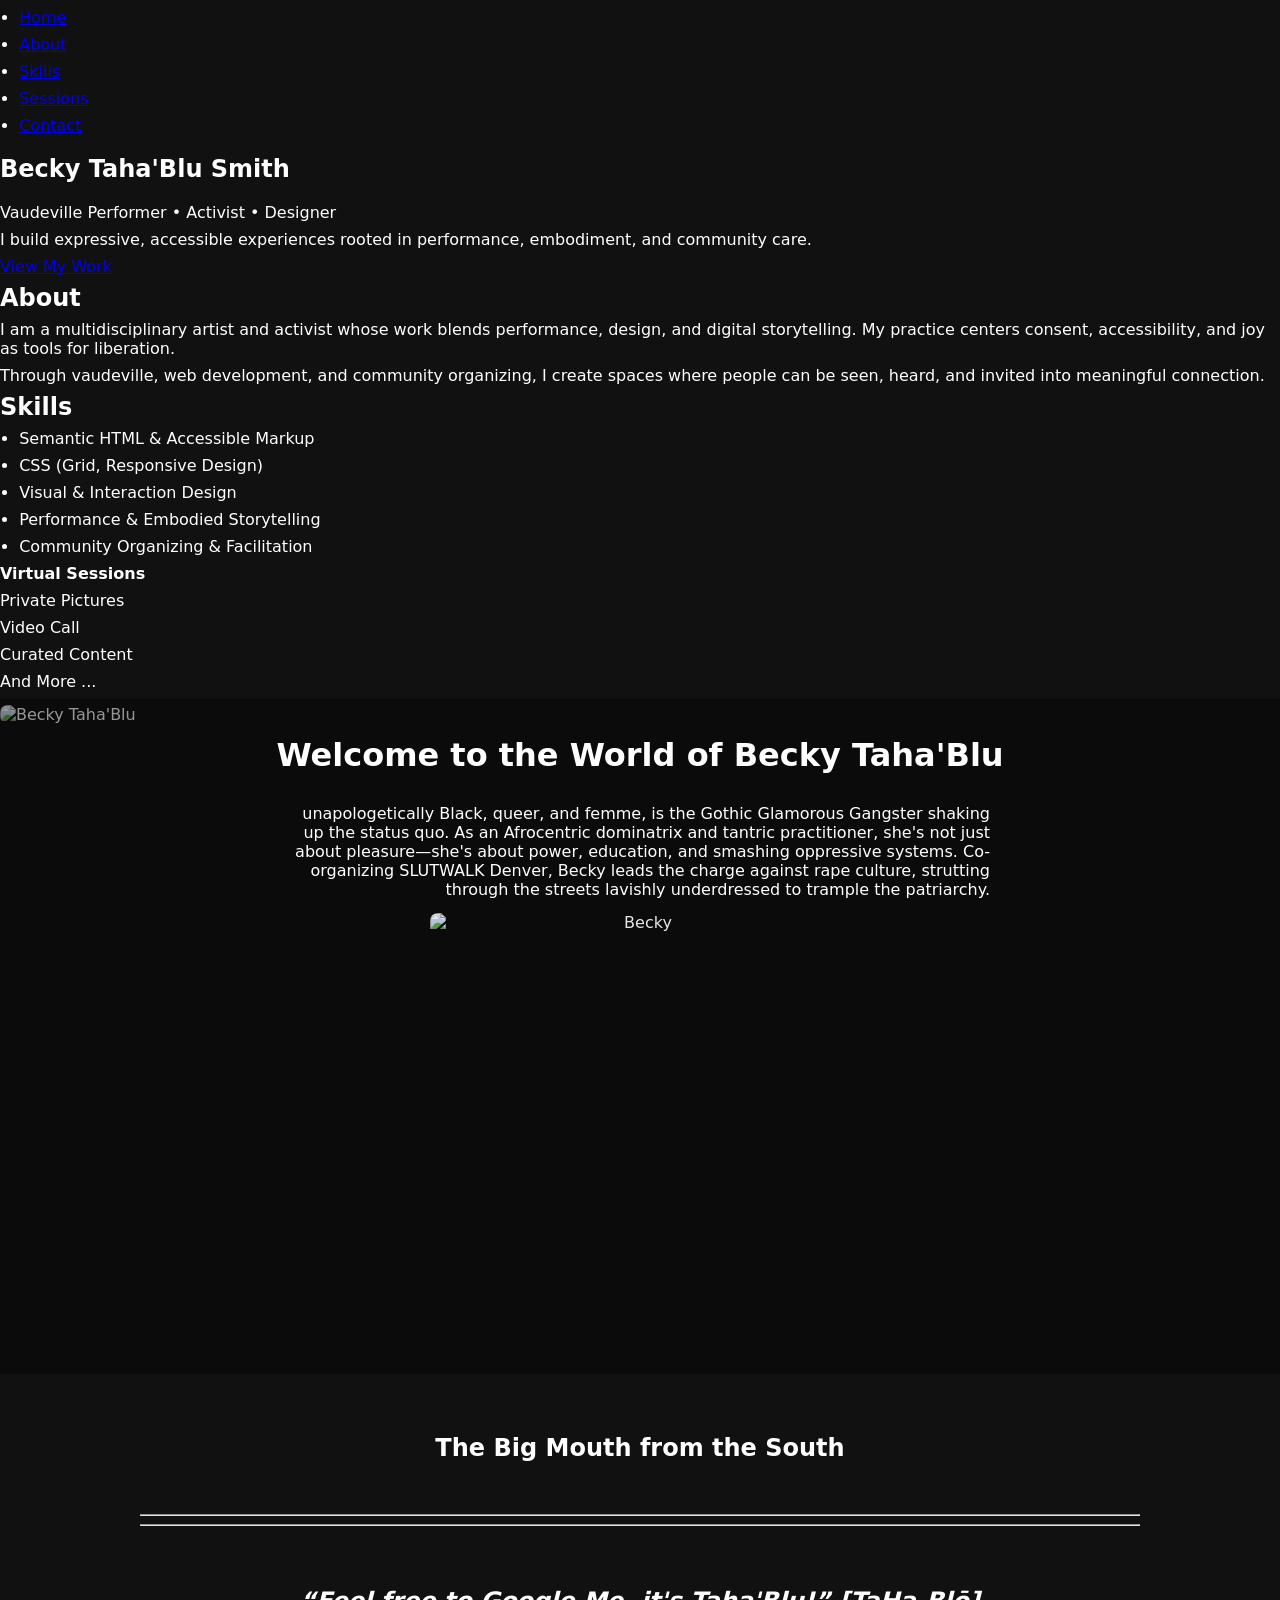
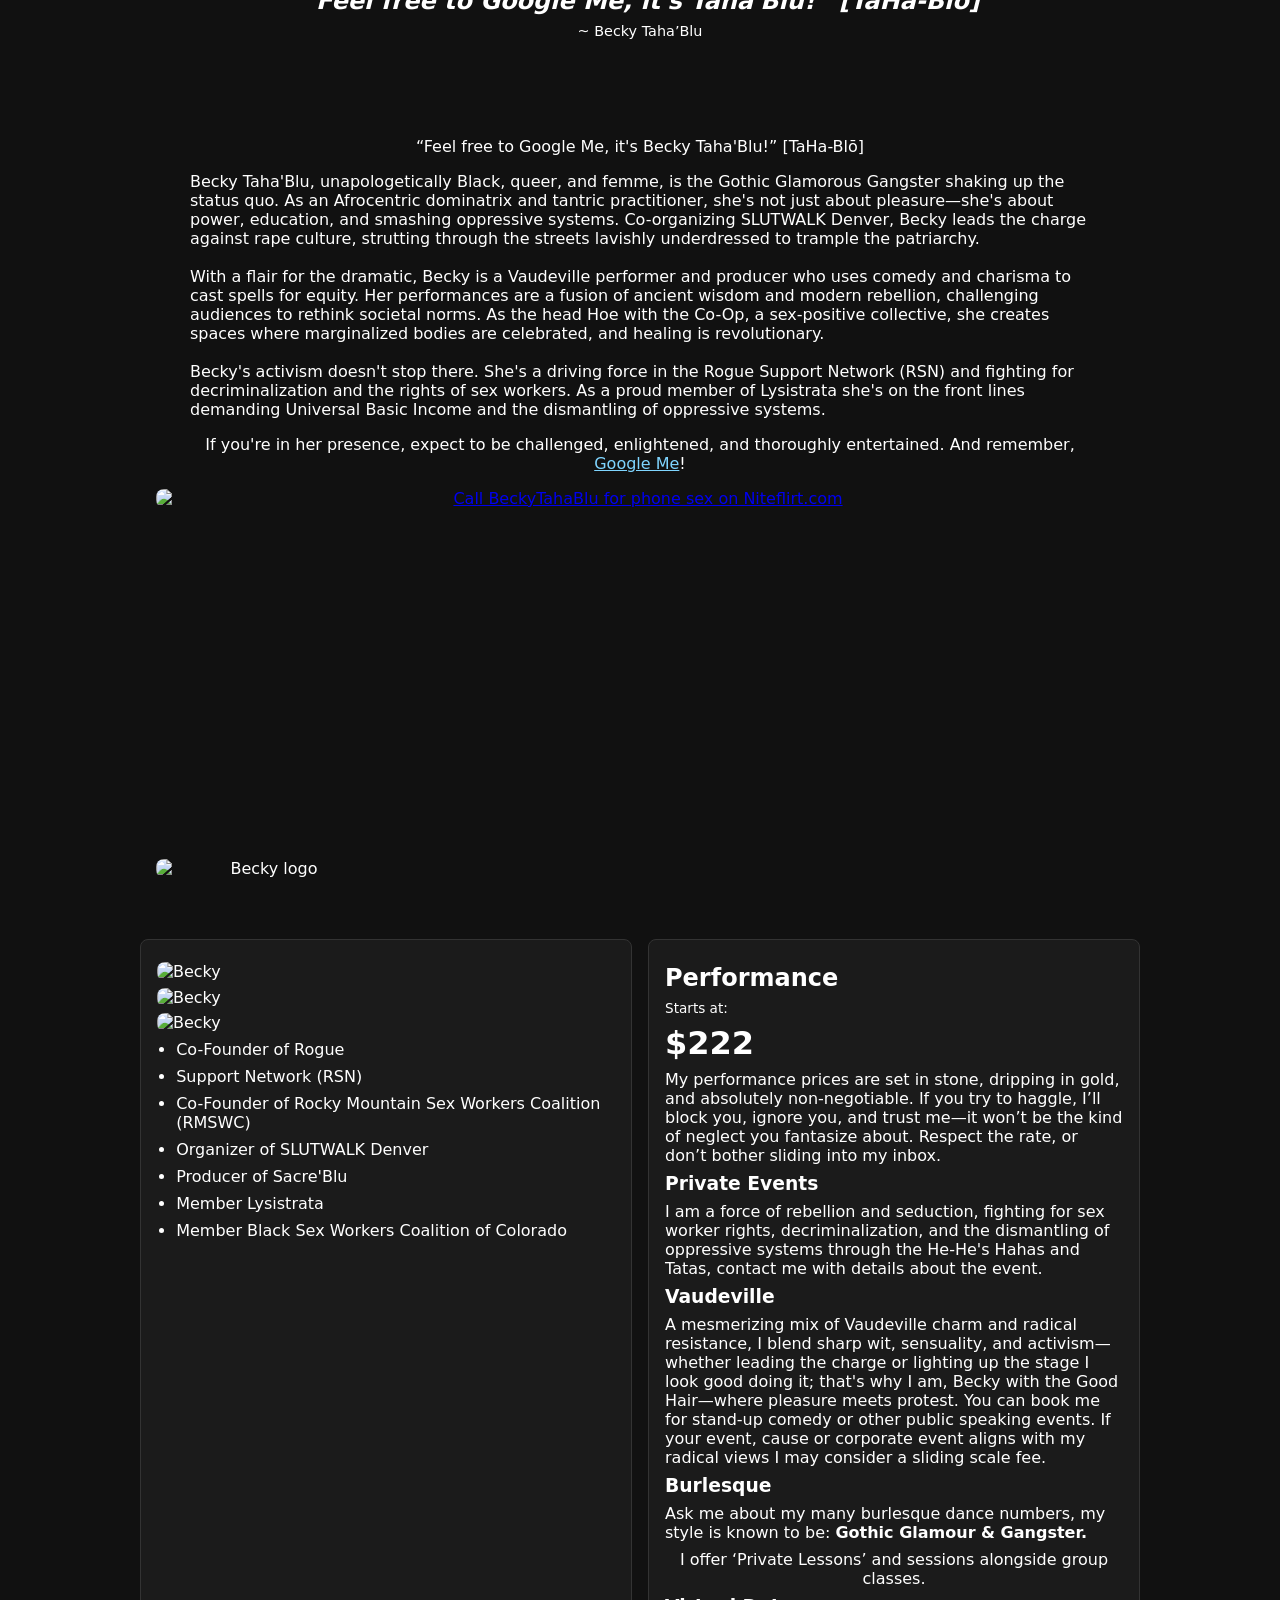
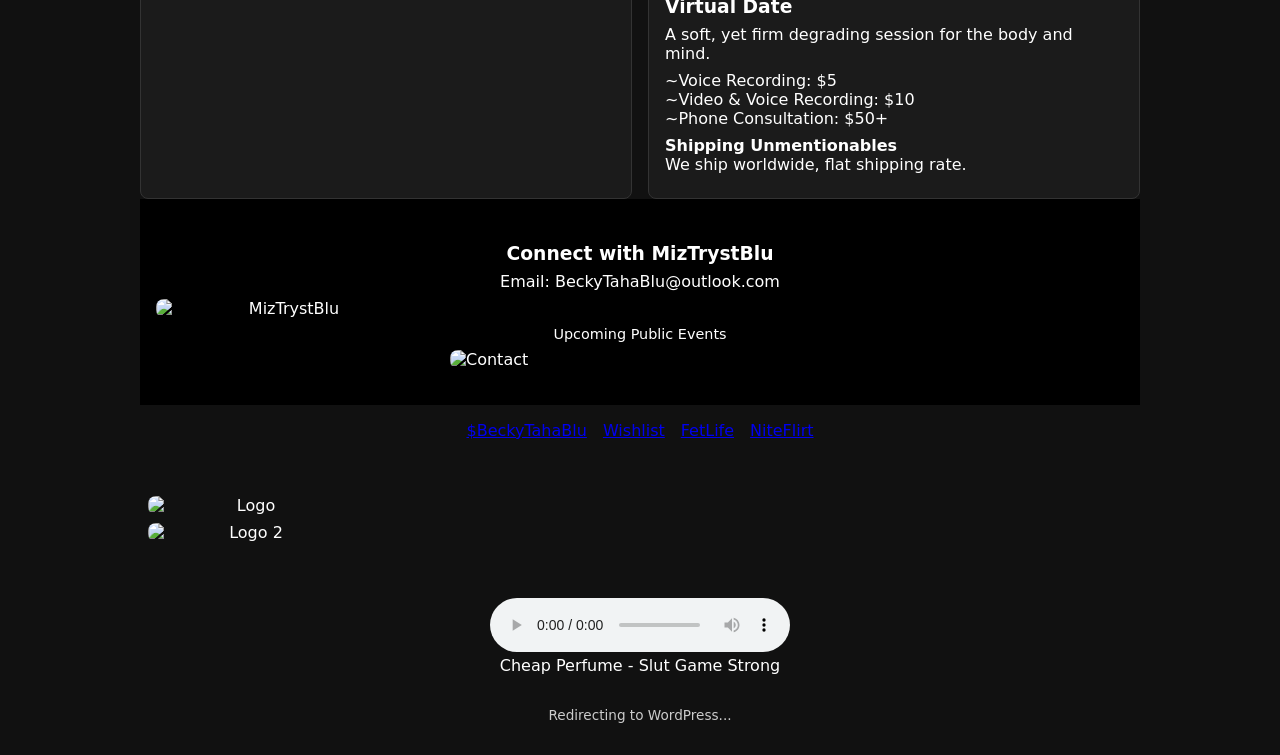
==== commit a0d05e7a: "Update index.html" ====
--- a/index.html
+++ b/index.html
@@ -1,39 +1,13 @@
-<!DOCTYPE html>
+<!doctype html>
 <html lang="en">
 <head>
-  <meta charset="UTF-8" />
-  <meta name="viewport" content="width=device-width, initial-scale=1" />
-  <meta name="theme-color" content="#ff6bff" />
-  <meta name="description" content="Becky Taha'Blu Smith — Vaudeville Performer, Activist, and Designer. Creating spaces for equity, joy, and liberation." />
-  <meta property="og:title" content="Becky Taha'Blu Smith" />
-  <meta property="og:type" content="website" />
-  <meta property="og:description" content="Vaudeville Performer • Activist • Designer" />
-  <meta property="og:image" content="https://beckytahablu.wordpress.com/wp-content/uploads/2025/03/pro-emailsignature_20250311_172258_00004904854328373020688.jpg" />
-  <meta name="referrer" content="strict-origin-when-cross-origin" />
-  <title>Becky Taha'Blu Smith — Vaudeville Performer & Activist</title>
-
-  <!-- Main styles -->
-  <link rel="stylesheet" href="style.css" />
-
-  <!-- Font Awesome (for social icons) -->
-  <link rel="stylesheet" href="https://cdnjs.cloudflare.com/ajax/libs/font-awesome/6.5.0/css/all.min.css" />
-
-  <!-- Theme detection -->
-  <script>
-    document.documentElement.setAttribute('data-theme', window.matchMedia('(prefers-color-scheme: dark)').matches ? 'dark' : 'light');
-  </script>
-</head>
-
-<body>
-
-  <!-- ====== HEADER / NAV ====== -->
-  <header>
+    <header>
     <nav aria-label="Main navigation">
             <ul class="nav-list">
         <li><a href="#hero">Home</a></li>
         <li><a href="#about">About</a></li>
         <li><a href="#skills">Skills</a></li>
-        <li><a href="#projects">Projects</a></li>
+        <li><a href="#sessions">Sessions</a></li>
         <li><a href="#contact">Contact</a></li>
             </ul>
     </nav>
@@ -53,8 +27,8 @@
         embodiment, and community care.
       </p>
 
-      <a href="https://docs.google.com/forms/d/e/1FAIpQLSe4LBMX3zlBKkrLu8SgOKBYW7hUmgg7QXyM8webi2VK776lgQ/viewform?embedded=true" class="hero-cta">
-        Book a Session
+      <a href="https://www.linkedin.com/in/becky-taha-blu-06805869/" class="hero-cta">
+        View My Work
       </a>
     </section>
 
@@ -90,128 +64,143 @@
         </ul>
       </section>
 
-      <!-- ====== PROJECTS ====== -->
-      <section id="projects" class="section" aria-labelledby="projects-heading">
-        <h2 id="projects-heading">Projects</h2>
-
-        <ul class="card-container scroll-container">
-          <li class="card">
-            <a href="https://chinookfund.org/grantee/slutwalk-denver-4000/" target="_blank" rel="noopener noreferrer">
-              <img src="https://chinookfund.org/wp-content/uploads/2025/07/Slutwalk-Denver.jpg" alt="Slutwalk Denver" style="width:100%;border-radius:10px;margin-bottom:1rem;">
-              <h3>SlutWalk Denver</h3>
-            </a>
-            <p>Co-organized grassroots protest events for sex workers and survivors in Denver.</p>
-          </li>
-
-          <li class="card">
-            <a href="https://www.lawandsociety.org/2025/12/17/crn-spotlight-sex-work-law-society/" target="_blank" rel="noopener noreferrer">
-              <img src="https://www.lawandsociety.org/wp-content/uploads/2020/07/LSA_Logo_Dark.png" alt="Project Two" style="width:100%;border-radius:10px;margin-bottom:1rem;">
-              <h3>Sex Work Law Spotlight</h3>
-            </a>
-            <p>Advocacy and policy education for sex worker decriminalization and rights.</p>
-          </li>
-
-          <li class="card">
-            <a href="https://rougesupportnetwork.org/lysistratacoop" target="_blank" rel="noopener noreferrer">
-              <img src="https://images.squarespace-cdn.com/content/v1/59210e229f745601896d0cdd/be1b871c-5dae-4558-abae-4d06dcdeaea7/cyn.jpg?format=750w" alt="Project Three" style="width:100%;border-radius:10px;margin-bottom:1rem;">
-              <h3>Lysistrata Co-Op</h3>
-            </a>
-            <p>Community care collective building economic justice for marginalized womxn and nonbinary folks.</p>
-          </li>
+      <section id="sessions" aria-labelledby="sessions-heading">
+
+     <p class="has-text-align-center"><strong>Virtual Sessions</strong></p>
+<!-- /wp:paragraph -->
+
+<!-- wp:paragraph {"align":"center"} -->
+<p class="has-text-align-center">Private Pictures</p>
+<!-- /wp:paragraph -->
+
+<!-- wp:paragraph {"align":"center"} -->
+<p class="has-text-align-center">Video Call</p>
+<!-- /wp:paragraph -->
+
+<!-- wp:paragraph {"align":"center"} -->
+<p class="has-text-align-center">Curated Content</p>
+<!-- /wp:paragraph -->
+
+<!-- wp:paragraph {"align":"center"} -->
+<p class="has-text-align-center">And More ...</p>
+<!-- /wp:paragraph -->
+      </section>  
+
+  <meta charset="utf-8" />
+  <meta name="viewport" content="width=device-width, initial-scale=1" />
+  <title>Becky Taha'Blu</title>
+  <style>
+    body { margin:0; font-family:system-ui, -apple-system, Segoe UI, Roboto, Arial, sans-serif; background:#111; color:#fff; }
+    .cover { position:relative; min-height:75vh; overflow:hidden; color:#fff; }
+    .cover img { width:100%; height:100%; object-fit:cover; vertical-align:middle; opacity:.9; }
+    .cover .inner { position:absolute; inset:0; display:flex; flex-direction:column; justify-content:center; align-items:center; padding:1rem; background:rgba(0,0,0,.35); text-align:center; }
+    .wrap { max-width:1000px; margin:0 auto; padding:1rem; }
+    .section { padding:5vh 1rem; }
+    h2, h3, p, ul, li { margin: .5rem 0; }
+    ul { padding-left:1.2rem; }
+    .columns { display:flex; flex-wrap:wrap; gap:1rem; }
+    .column { flex:1 1 300px; background:#1b1b1b; border-radius:8px; border:1px solid #333; padding:1rem; }
+    img { max-width:100%; border-radius:8px; display:block; margin:0.4rem 0; }
+    .social-links { display:flex; flex-wrap:wrap; gap:.4rem; list-style:none; padding:0; }
+    .social-links li { margin:0; }
+    .social-links a { color:#7fd5ff; text-decoration:none; border:1px solid #2f6c94; border-radius:999px; padding:.2rem .6rem; background:#152e40; }
+    .footer { text-align:center; padding:1rem; font-size:.85rem; color:#ccc; }
+  </style>
+</head>
+<body>
+  <div class="cover">
+    <img src="https://beckytahablu.wordpress.com/wp-content/uploads/2025/03/blackwhitegreentactilepsychedelicmusicportraitpsychedelicposter_20250311_173558_00007491896502432574039.jpg" alt="Becky Taha'Blu" />
+    <div class="inner">
+      <h1>Welcome to the World of Becky Taha'Blu</h1>
+      <p style="text-align:right; max-width:700px;">unapologetically Black, queer, and femme, is the Gothic Glamorous Gangster shaking up the status quo. As an Afrocentric dominatrix and tantric practitioner, she's not just about pleasure—she's about power, education, and smashing oppressive systems. Co-organizing SLUTWALK Denver, Becky leads the charge against rape culture, strutting through the streets lavishly underdressed to trample the patriarchy.</p>
+      <img src="https://beckytahablu.wordpress.com/wp-content/uploads/2025/03/greysimplejustsoldinstagrampostcard_20250311_172432_00007929353339511022209.jpg?w=1024" alt="Becky" style="max-width:420px;" />
+    </div>
+  </div>
+
+  <div class="wrap">
+    <section class="section" style="padding-top:4vh; padding-bottom:4vh; text-align:center;">
+      <h2>The Big Mouth from the South</h2>
+    </section>
+
+    <hr style="border-color:#e5e5e5;" />
+    <hr style="border-color:#e5e5e5;" />
+
+    <section class="section" style="text-align:center;">
+      <h2><em>“Feel free to Google Me, it's Taha'Blu!” [TaHa-Blō]</em></h2>
+      <p style="font-size:.9rem;">~ Becky Taha’Blu</p>
+    </section>
+
+    <section class="section" style="text-align:center;">
+      <p style="margin:0 auto; max-width:900px;">“Feel free to Google Me, it's Becky Taha'Blu!” [TaHa-Blō]</p>
+      <p style="text-align:left; max-width:900px; margin:1rem auto;">Becky Taha'Blu, unapologetically Black, queer, and femme, is the Gothic Glamorous Gangster shaking up the status quo. As an Afrocentric dominatrix and tantric practitioner, she's not just about pleasure—she's about power, education, and smashing oppressive systems. Co-organizing SLUTWALK Denver, Becky leads the charge against rape culture, strutting through the streets lavishly underdressed to trample the patriarchy.<br><br>With a flair for the dramatic, Becky is a Vaudeville performer and producer who uses comedy and charisma to cast spells for equity. Her performances are a fusion of ancient wisdom and modern rebellion, challenging audiences to rethink societal norms. As the head Hoe with the Co-Op, a sex-positive collective, she creates spaces where marginalized bodies are celebrated, and healing is revolutionary.<br><br>Becky's activism doesn't stop there. She's a driving force in the Rogue Support Network (RSN) and fighting for decriminalization and the rights of sex workers. As a proud member of Lysistrata she's on the front lines demanding Universal Basic Income and the dismantling of oppressive systems.</p>
+      <p style="text-align:center; max-width:900px; margin:.5rem auto;">If you're in her presence, expect to be challenged, enlightened, and thoroughly entertained. And remember, <a href="https://forms.gle/i4nurvw4JTtdVFN98" style="color:#7fd5ff;">Google Me</a>!</p>
+      <div style="text-align:center; margin:1rem 0;"><a href="https://www.niteflirt.com/phonesex/listing?crid=Listing%20button&listing_id=11105554&pid=27673523"><img src="https://affiliate.niteflirt.com/niteflirt/images/nf-btn-call-me-on_133x39.gif" alt="Call BeckyTahaBlu for phone sex on Niteflirt.com" title="Call BeckyTahaBlu for phone sex on Niteflirt.com" /></a></div>
+      <div style="text-align:center; margin:1rem 0;"><iframe width="420" height="315" src="https://videopress.com/v/qyZplzRW?resizeToParent=true&cover=true&preloadContent=metadata&useAverageColor=true" frameborder="0" allowfullscreen></iframe></div>
+      <div style="text-align:center; margin:1rem 0;"><img src="https://beckytahablu.wordpress.com/wp-content/uploads/2025/03/becky-logo-3-1.png?w=500" alt="Becky logo" style="max-width:220px;"/></div>
+    </section>
+
+    <section class="columns">
+      <div class="column">
+        <img src="https://beckytahablu.wordpress.com/wp-content/uploads/2025/03/e3280716-3004-4d63-ae2f-e071078f6f48-1_all_17728277024957830709643.jpg?w=768" alt="Becky" />
+        <img src="https://beckytahablu.wordpress.com/wp-content/uploads/2025/03/titsgiggles-2024-1045744630742553018780.jpg?w=682" alt="Becky" />
+        <img src="https://beckytahablu.wordpress.com/wp-content/uploads/2025/03/titsgiggles-2024-1046490597239380816085.jpg?w=682" alt="Becky" />
+        <ul>
+          <li>Co-Founder of Rogue</li>
+          <li>Support Network (RSN)</li>
+          <li>Co-Founder of Rocky Mountain Sex Workers Coalition (RMSWC)</li>
+          <li>Organizer of SLUTWALK Denver</li>
+          <li>Producer of Sacre'Blu</li>
+          <li>Member Lysistrata</li>
+          <li>Member Black Sex Workers Coalition of Colorado</li>
         </ul>
-
-      </section>
-    </div>
-    <!-- ====== CONTACT ====== -->
-    <section id="contact" aria-labelledby="contact-heading" class="contact-section">
-      <h2 id="contact-heading">Contact</h2>
-
-      <figure class="contact-photo">
-        <img
-          src="https://beckytahablu.wordpress.com/wp-content/uploads/2025/03/pro-emailsignature_20250311_172258_00004904854328373020688.jpg?w=1024"
-          alt="Email signature photo"
-          width="600"
-          height="auto"
-          loading="lazy"
-        />
-        <figcaption class="visually-hidden">Profile image used in email signature</figcaption>
-      </figure>
-
-      <p>Reach out on social media or email beckytahablu@outlook.com.</p>
-
-      <ul class="social-links" role="list">
-        <li>
-          <a href="https://beckytahablu.com/" target="_blank" rel="noopener noreferrer" aria-label="WordPress site">
-            <i class="fa-brands fa-wordpress" aria-hidden="true"></i><span class="sr-only">WordPress</span>
-          </a>
-        </li>
-        <li>
-          <a href="https://www.facebook.com/becky.tahablu" target="_blank" rel="noopener noreferrer" aria-label="Facebook profile">
-            <i class="fa-brands fa-facebook" aria-hidden="true"></i><span class="sr-only">Facebook</span>
-          </a>
-        </li>
-        <li>
-          <a href="https://www.instagram.com/beckytahablu" target="_blank" rel="noopener noreferrer" aria-label="Instagram profile">
-            <i class="fa-brands fa-instagram" aria-hidden="true"></i><span class="sr-only">Instagram</span>
-          </a>
-        </li>
-        <li>
-          <a href="https://web-cdn.bsky.app/profile/beckytahablu.bsky.social" target="_blank" rel="noopener noreferrer" aria-label="Bluesky profile">
-            <i class="fa-solid fa-cloud" aria-hidden="true"></i><span class="sr-only">Bluesky</span>
-          </a>
-        </li>
-        <li>
-          <a href="http://www.snapchat.com/add/beckytahablu?share_id=lwDDapOxaLc&locale=en-US" target="_blank" rel="noopener noreferrer" aria-label="Snapchat profile">
-            <i class="fa-brands fa-snapchat" aria-hidden="true"></i><span class="sr-only">Snapchat</span>
-          </a>
-        </li>
-        <li>
-          <a href="https://www.tiktok.com/@beckytahablu" target="_blank" rel="noopener noreferrer" aria-label="TikTok profile">
-            <i class="fa-brands fa-tiktok" aria-hidden="true"></i><span class="sr-only">TikTok</span>
-          </a>
-        </li>
-        <li>
-          <a href="https://t.me/TahaBlu1" target="_blank" rel="noopener noreferrer" aria-label="Telegram">
-            <i class="fa-brands fa-telegram" aria-hidden="true"></i><span class="sr-only">Telegram</span>
-          </a>
-        </li>
-        <li>
-          <a href="https://www.youtube.com/@misstrystbeckytahablu4486" target="_blank" rel="noopener noreferrer" aria-label="YouTube channel">
-            <i class="fa-brands fa-youtube" aria-hidden="true"></i><span class="sr-only">YouTube</span>
-          </a>
-        </li>
-      </ul>
-    </section>
-
-  </main>
-
-  <div style="text-align: center; margin: 2rem 0;">
-    <iframe style="border: 1px solid rgba(0, 0, 0, 0.1);" width="800" height="450" src="https://embed.figma.com/board/c9WVeXOsg0Du7TdWuMdypq/Water-Charity?node-id=0-1&embed-host=share" allowfullscreen></iframe>
+      </div>
+      <div class="column">
+        <h2>Performance</h2>
+        <p style="font-size:.85rem;">Starts at:</p>
+        <h2 style="font-size:2rem;">$222</h2>
+        <p>My performance prices are set in stone, dripping in gold, and absolutely non-negotiable. If you try to haggle, I’ll block you, ignore you, and trust me—it won’t be the kind of neglect you fantasize about. Respect the rate, or don’t bother sliding into my inbox.</p>
+        <h3>Private Events</h3>
+        <p>I am a force of rebellion and seduction, fighting for sex worker rights, decriminalization, and the dismantling of oppressive systems through the He-He's Hahas and Tatas, contact me with details about the event.</p>
+        <h3>Vaudeville</h3>
+        <p>A mesmerizing mix of Vaudeville charm and radical resistance, I blend sharp wit, sensuality, and activism—whether leading the charge or lighting up the stage I look good doing it; that's why I am, Becky with the Good Hair—where pleasure meets protest. You can book me for stand-up comedy or other public speaking events. If your event, cause or corporate event aligns with my radical views I may consider a sliding scale fee.</p>
+        <h3>Burlesque</h3>
+        <p>Ask me about my many burlesque dance numbers, my style is known to be: <strong>Gothic Glamour & Gangster.</strong></p>
+        <p style="text-align:center;">I offer ‘Private Lessons’ and sessions alongside group classes.</p>
+        <h3>Virtual Date</h3>
+        <p>A soft, yet firm degrading session for the body and mind.</p>
+        <p>~Voice Recording: $5<br>~Video & Voice Recording: $10<br>~Phone Consultation: $50+</p>
+        <p><strong>Shipping Unmentionables</strong><br>We ship worldwide, flat shipping rate.</p>
+      </div>
+    </section>
+
+    <section class="section" style="background:#000; padding:4vh 1rem;">
+      <div style="text-align:center;"><h3>Connect with MizTrystBlu</h3>
+      <p>Email: BeckyTahaBlu@outlook.com</p>
+      <img src="https://beckytahablu.wordpress.com/wp-content/uploads/2025/03/image-1.png?w=500" alt="MizTrystBlu" style="max-width:260px;" /></div>
+      <p style="text-align:center; font-size:.9rem;">Upcoming Public Events</p>
+      <img src="https://beckytahablu.wordpress.com/wp-content/uploads/2025/03/pro-emailsignature_20250311_172258_00004904854328373020688.jpg?w=1024" alt="Contact" style="max-width:380px; display:block; margin:0 auto;" />
+    </section>
+
+    <section style="text-align:center; padding:1rem 0;">
+      <div style="display:flex; justify-content:center; flex-wrap:wrap; gap:1rem;">
+        <a href="https://cash.app/beckytahablu" class="social">$BeckyTahaBlu</a>
+        <a href="https://www.amazon.com/hz/wishlist/ls/1C0C0CPOHARVQ?ref_=wl_share" class="social">Wishlist</a>
+        <a href="https://fetlife.com/users/1606671" class="social">FetLife</a>
+        <a href="https://www.niteflirt.com/users/BeckyTahaBlu" class="social">NiteFlirt</a>
+      </div>
+    </section>
+
+    <section style="text-align:center; padding:2rem 0;">
+      <img src="https://beckytahablu.wordpress.com/wp-content/uploads/2025/03/becky-logo-3-1.png" alt="Logo" style="max-width:200px; margin:.5rem;" />
+      <img src="https://beckytahablu.wordpress.com/wp-content/uploads/2025/03/becky-logo-2-1.png" alt="Logo 2" style="max-width:200px; margin:.5rem;" />
+    </section>
+
+    <section style="text-align:center; padding:1rem;">
+      <audio controls src="https://music.youtube.com/watch?v=oNeEyysDAHk&si=Nz2_Phd3IlsxnaRu"></audio>
+      <figcaption>Cheap Perfume - Slut Game Strong</figcaption>
+    </section>
+
+    <footer class="footer">Redirecting to WordPress...</footer>
   </div>
-
-  <!-- ====== FOOTER ====== -->
- <footer>
-  <p>
-    Feel free to Google 
-    <em>
-      <a
-        href="https://www.google.com/search?q=becky+tahablu"
-        target="_blank"
-        rel="noopener noreferrer"
-        aria-label="Search results for Becky Taha'Blu Smith on Google"
-      >
-        © Becky Taha'Blu
-      </a>
-    </em>
-  </p>
-
-  <nav aria-label="Footer navigation">
-    <a href="#about">About</a> ·
-    <a href="#projects">Projects</a> ·
-    <a href="#contact">Contact</a>
-  </nav>
-</footer>
-
-  <script src="script.js"></script>
 </body>
 </html>
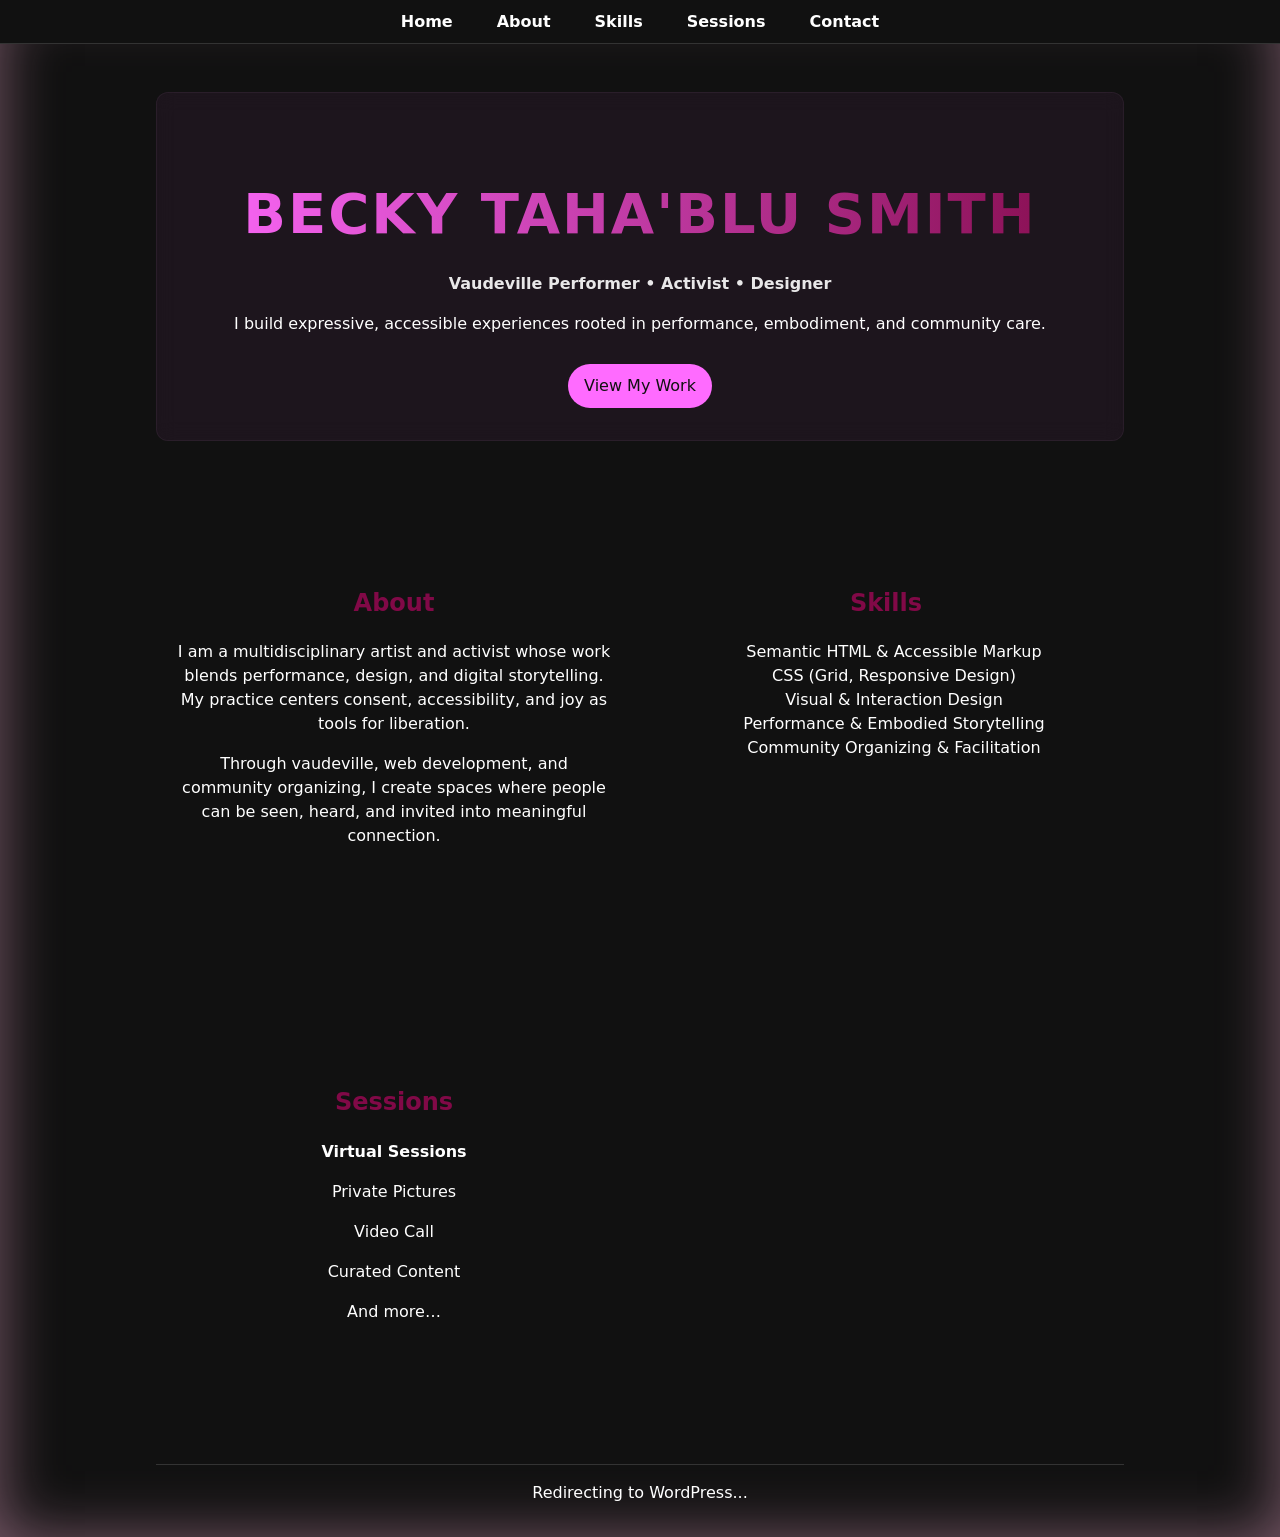
==== commit 0bef90d3: "Update index.html" ====
--- a/index.html
+++ b/index.html
@@ -1,206 +1,84 @@
 <!doctype html>
 <html lang="en">
-<head>
+  <head>
+    <meta charset="utf-8" />
+    <meta name="viewport" content="width=device-width, initial-scale=1" />
+    <title>Becky Taha'Blu</title>
+
+    <!-- Use the external stylesheet instead of inline <style> -->
+    <link rel="stylesheet" href="style.css" />
+  </head>
+
+  <body>
     <header>
-    <nav aria-label="Main navigation">
-            <ul class="nav-list">
-        <li><a href="#hero">Home</a></li>
-        <li><a href="#about">About</a></li>
-        <li><a href="#skills">Skills</a></li>
-        <li><a href="#sessions">Sessions</a></li>
-        <li><a href="#contact">Contact</a></li>
-            </ul>
-    </nav>
-  </header>
+      <nav aria-label="Main navigation">
+        <ul class="nav-list">
+          <li><a href="#hero">Home</a></li>
+          <li><a href="#about">About</a></li>
+          <li><a href="#skills">Skills</a></li>
+          <li><a href="#sessions">Sessions</a></li>
 
-  <main>
+          <!-- Either add a real #contact section (Step 2) or remove this link -->
+          <li><a href="#contact">Contact</a></li>
+        </ul>
+      </nav>
+    </header>
 
-    <!-- ====== HERO ====== -->
-    <section id="hero" aria-labelledby="hero-heading">
-      <h1 id="hero-heading">Becky Taha'Blu Smith</h1>
-      <p class="hero-tagline">
-        Vaudeville Performer • Activist • Designer
-      </p>
-
-      <p class="hero-intro">
-        I build expressive, accessible experiences rooted in performance,
-        embodiment, and community care.
-      </p>
-
-      <a href="https://www.linkedin.com/in/becky-taha-blu-06805869/" class="hero-cta">
-        View My Work
-      </a>
-    </section>
-
-    <div class="info-grid" aria-label="About, Skills, and Projects">
-
-      <!-- ====== ABOUT ====== -->
-      <section id="about" aria-labelledby="about-heading">
-        <h2 id="about-heading">About</h2>
-
-        <p>
-          I am a multidisciplinary artist and activist whose work blends
-          performance, design, and digital storytelling. My practice centers
-          consent, accessibility, and joy as tools for liberation.
+    <main>
+      <!-- Put your sections here (hero/about/skills/sessions/contact) -->
+      <section id="hero" aria-labelledby="hero-heading">
+        <h1 id="hero-heading">Becky Taha'Blu Smith</h1>
+        <p class="hero-tagline">Vaudeville Performer • Activist • Designer</p>
+        <p class="hero-intro">
+          I build expressive, accessible experiences rooted in performance,
+          embodiment, and community care.
         </p>
-
-        <p>
-          Through vaudeville, web development, and community organizing,
-          I create spaces where people can be seen, heard, and invited into
-          meaningful connection.
-        </p>
+        <a href="https://www.linkedin.com/in/becky-taha-blu-06805869/" class="hero-cta">
+          View My Work
+        </a>
       </section>
 
-      <!-- ====== SKILLS ====== -->
-      <section id="skills" aria-labelledby="skills-heading">
-        <h2 id="skills-heading">Skills</h2>
+      <div class="info-grid" aria-label="About, Skills, and Projects">
+        <section id="about" aria-labelledby="about-heading">
+          <h2 id="about-heading">About</h2>
+          <p>
+            I am a multidisciplinary artist and activist whose work blends
+            performance, design, and digital storytelling. My practice centers
+            consent, accessibility, and joy as tools for liberation.
+          </p>
+          <p>
+            Through vaudeville, web development, and community organizing,
+            I create spaces where people can be seen, heard, and invited into
+            meaningful connection.
+          </p>
+        </section>
 
-        <ul class="skills-list">
-          <li>Semantic HTML & Accessible Markup</li>
-          <li>CSS (Grid, Responsive Design)</li>
-          <li>Visual & Interaction Design</li>
-          <li>Performance & Embodied Storytelling</li>
-          <li>Community Organizing & Facilitation</li>
-        </ul>
-      </section>
+        <section id="skills" aria-labelledby="skills-heading">
+          <h2 id="skills-heading">Skills</h2>
+          <ul class="skills-list">
+            <li>Semantic HTML &amp; Accessible Markup</li>
+            <li>CSS (Grid, Responsive Design)</li>
+            <li>Visual &amp; Interaction Design</li>
+            <li>Performance &amp; Embodied Storytelling</li>
+            <li>Community Organizing &amp; Facilitation</li>
+          </ul>
+        </section>
 
-      <section id="sessions" aria-labelledby="sessions-heading">
+        <section id="sessions" aria-labelledby="sessions-heading">
+          <h2 id="sessions-heading">Sessions</h2>
+          <p><strong>Virtual Sessions</strong></p>
+          <p>Private Pictures</p>
+          <p>Video Call</p>
+          <p>Curated Content</p>
+          <p>And more…</p>
+        </section>
+      </div>
 
-     <p class="has-text-align-center"><strong>Virtual Sessions</strong></p>
-<!-- /wp:paragraph -->
+      <!-- Step 2 will add #contact here -->
+      <footer class="footer">Redirecting to WordPress...</footer>
+    </main>
 
-<!-- wp:paragraph {"align":"center"} -->
-<p class="has-text-align-center">Private Pictures</p>
-<!-- /wp:paragraph -->
-
-<!-- wp:paragraph {"align":"center"} -->
-<p class="has-text-align-center">Video Call</p>
-<!-- /wp:paragraph -->
-
-<!-- wp:paragraph {"align":"center"} -->
-<p class="has-text-align-center">Curated Content</p>
-<!-- /wp:paragraph -->
-
-<!-- wp:paragraph {"align":"center"} -->
-<p class="has-text-align-center">And More ...</p>
-<!-- /wp:paragraph -->
-      </section>  
-
-  <meta charset="utf-8" />
-  <meta name="viewport" content="width=device-width, initial-scale=1" />
-  <title>Becky Taha'Blu</title>
-  <style>
-    body { margin:0; font-family:system-ui, -apple-system, Segoe UI, Roboto, Arial, sans-serif; background:#111; color:#fff; }
-    .cover { position:relative; min-height:75vh; overflow:hidden; color:#fff; }
-    .cover img { width:100%; height:100%; object-fit:cover; vertical-align:middle; opacity:.9; }
-    .cover .inner { position:absolute; inset:0; display:flex; flex-direction:column; justify-content:center; align-items:center; padding:1rem; background:rgba(0,0,0,.35); text-align:center; }
-    .wrap { max-width:1000px; margin:0 auto; padding:1rem; }
-    .section { padding:5vh 1rem; }
-    h2, h3, p, ul, li { margin: .5rem 0; }
-    ul { padding-left:1.2rem; }
-    .columns { display:flex; flex-wrap:wrap; gap:1rem; }
-    .column { flex:1 1 300px; background:#1b1b1b; border-radius:8px; border:1px solid #333; padding:1rem; }
-    img { max-width:100%; border-radius:8px; display:block; margin:0.4rem 0; }
-    .social-links { display:flex; flex-wrap:wrap; gap:.4rem; list-style:none; padding:0; }
-    .social-links li { margin:0; }
-    .social-links a { color:#7fd5ff; text-decoration:none; border:1px solid #2f6c94; border-radius:999px; padding:.2rem .6rem; background:#152e40; }
-    .footer { text-align:center; padding:1rem; font-size:.85rem; color:#ccc; }
-  </style>
-</head>
-<body>
-  <div class="cover">
-    <img src="https://beckytahablu.wordpress.com/wp-content/uploads/2025/03/blackwhitegreentactilepsychedelicmusicportraitpsychedelicposter_20250311_173558_00007491896502432574039.jpg" alt="Becky Taha'Blu" />
-    <div class="inner">
-      <h1>Welcome to the World of Becky Taha'Blu</h1>
-      <p style="text-align:right; max-width:700px;">unapologetically Black, queer, and femme, is the Gothic Glamorous Gangster shaking up the status quo. As an Afrocentric dominatrix and tantric practitioner, she's not just about pleasure—she's about power, education, and smashing oppressive systems. Co-organizing SLUTWALK Denver, Becky leads the charge against rape culture, strutting through the streets lavishly underdressed to trample the patriarchy.</p>
-      <img src="https://beckytahablu.wordpress.com/wp-content/uploads/2025/03/greysimplejustsoldinstagrampostcard_20250311_172432_00007929353339511022209.jpg?w=1024" alt="Becky" style="max-width:420px;" />
-    </div>
-  </div>
-
-  <div class="wrap">
-    <section class="section" style="padding-top:4vh; padding-bottom:4vh; text-align:center;">
-      <h2>The Big Mouth from the South</h2>
-    </section>
-
-    <hr style="border-color:#e5e5e5;" />
-    <hr style="border-color:#e5e5e5;" />
-
-    <section class="section" style="text-align:center;">
-      <h2><em>“Feel free to Google Me, it's Taha'Blu!” [TaHa-Blō]</em></h2>
-      <p style="font-size:.9rem;">~ Becky Taha’Blu</p>
-    </section>
-
-    <section class="section" style="text-align:center;">
-      <p style="margin:0 auto; max-width:900px;">“Feel free to Google Me, it's Becky Taha'Blu!” [TaHa-Blō]</p>
-      <p style="text-align:left; max-width:900px; margin:1rem auto;">Becky Taha'Blu, unapologetically Black, queer, and femme, is the Gothic Glamorous Gangster shaking up the status quo. As an Afrocentric dominatrix and tantric practitioner, she's not just about pleasure—she's about power, education, and smashing oppressive systems. Co-organizing SLUTWALK Denver, Becky leads the charge against rape culture, strutting through the streets lavishly underdressed to trample the patriarchy.<br><br>With a flair for the dramatic, Becky is a Vaudeville performer and producer who uses comedy and charisma to cast spells for equity. Her performances are a fusion of ancient wisdom and modern rebellion, challenging audiences to rethink societal norms. As the head Hoe with the Co-Op, a sex-positive collective, she creates spaces where marginalized bodies are celebrated, and healing is revolutionary.<br><br>Becky's activism doesn't stop there. She's a driving force in the Rogue Support Network (RSN) and fighting for decriminalization and the rights of sex workers. As a proud member of Lysistrata she's on the front lines demanding Universal Basic Income and the dismantling of oppressive systems.</p>
-      <p style="text-align:center; max-width:900px; margin:.5rem auto;">If you're in her presence, expect to be challenged, enlightened, and thoroughly entertained. And remember, <a href="https://forms.gle/i4nurvw4JTtdVFN98" style="color:#7fd5ff;">Google Me</a>!</p>
-      <div style="text-align:center; margin:1rem 0;"><a href="https://www.niteflirt.com/phonesex/listing?crid=Listing%20button&listing_id=11105554&pid=27673523"><img src="https://affiliate.niteflirt.com/niteflirt/images/nf-btn-call-me-on_133x39.gif" alt="Call BeckyTahaBlu for phone sex on Niteflirt.com" title="Call BeckyTahaBlu for phone sex on Niteflirt.com" /></a></div>
-      <div style="text-align:center; margin:1rem 0;"><iframe width="420" height="315" src="https://videopress.com/v/qyZplzRW?resizeToParent=true&cover=true&preloadContent=metadata&useAverageColor=true" frameborder="0" allowfullscreen></iframe></div>
-      <div style="text-align:center; margin:1rem 0;"><img src="https://beckytahablu.wordpress.com/wp-content/uploads/2025/03/becky-logo-3-1.png?w=500" alt="Becky logo" style="max-width:220px;"/></div>
-    </section>
-
-    <section class="columns">
-      <div class="column">
-        <img src="https://beckytahablu.wordpress.com/wp-content/uploads/2025/03/e3280716-3004-4d63-ae2f-e071078f6f48-1_all_17728277024957830709643.jpg?w=768" alt="Becky" />
-        <img src="https://beckytahablu.wordpress.com/wp-content/uploads/2025/03/titsgiggles-2024-1045744630742553018780.jpg?w=682" alt="Becky" />
-        <img src="https://beckytahablu.wordpress.com/wp-content/uploads/2025/03/titsgiggles-2024-1046490597239380816085.jpg?w=682" alt="Becky" />
-        <ul>
-          <li>Co-Founder of Rogue</li>
-          <li>Support Network (RSN)</li>
-          <li>Co-Founder of Rocky Mountain Sex Workers Coalition (RMSWC)</li>
-          <li>Organizer of SLUTWALK Denver</li>
-          <li>Producer of Sacre'Blu</li>
-          <li>Member Lysistrata</li>
-          <li>Member Black Sex Workers Coalition of Colorado</li>
-        </ul>
-      </div>
-      <div class="column">
-        <h2>Performance</h2>
-        <p style="font-size:.85rem;">Starts at:</p>
-        <h2 style="font-size:2rem;">$222</h2>
-        <p>My performance prices are set in stone, dripping in gold, and absolutely non-negotiable. If you try to haggle, I’ll block you, ignore you, and trust me—it won’t be the kind of neglect you fantasize about. Respect the rate, or don’t bother sliding into my inbox.</p>
-        <h3>Private Events</h3>
-        <p>I am a force of rebellion and seduction, fighting for sex worker rights, decriminalization, and the dismantling of oppressive systems through the He-He's Hahas and Tatas, contact me with details about the event.</p>
-        <h3>Vaudeville</h3>
-        <p>A mesmerizing mix of Vaudeville charm and radical resistance, I blend sharp wit, sensuality, and activism—whether leading the charge or lighting up the stage I look good doing it; that's why I am, Becky with the Good Hair—where pleasure meets protest. You can book me for stand-up comedy or other public speaking events. If your event, cause or corporate event aligns with my radical views I may consider a sliding scale fee.</p>
-        <h3>Burlesque</h3>
-        <p>Ask me about my many burlesque dance numbers, my style is known to be: <strong>Gothic Glamour & Gangster.</strong></p>
-        <p style="text-align:center;">I offer ‘Private Lessons’ and sessions alongside group classes.</p>
-        <h3>Virtual Date</h3>
-        <p>A soft, yet firm degrading session for the body and mind.</p>
-        <p>~Voice Recording: $5<br>~Video & Voice Recording: $10<br>~Phone Consultation: $50+</p>
-        <p><strong>Shipping Unmentionables</strong><br>We ship worldwide, flat shipping rate.</p>
-      </div>
-    </section>
-
-    <section class="section" style="background:#000; padding:4vh 1rem;">
-      <div style="text-align:center;"><h3>Connect with MizTrystBlu</h3>
-      <p>Email: BeckyTahaBlu@outlook.com</p>
-      <img src="https://beckytahablu.wordpress.com/wp-content/uploads/2025/03/image-1.png?w=500" alt="MizTrystBlu" style="max-width:260px;" /></div>
-      <p style="text-align:center; font-size:.9rem;">Upcoming Public Events</p>
-      <img src="https://beckytahablu.wordpress.com/wp-content/uploads/2025/03/pro-emailsignature_20250311_172258_00004904854328373020688.jpg?w=1024" alt="Contact" style="max-width:380px; display:block; margin:0 auto;" />
-    </section>
-
-    <section style="text-align:center; padding:1rem 0;">
-      <div style="display:flex; justify-content:center; flex-wrap:wrap; gap:1rem;">
-        <a href="https://cash.app/beckytahablu" class="social">$BeckyTahaBlu</a>
-        <a href="https://www.amazon.com/hz/wishlist/ls/1C0C0CPOHARVQ?ref_=wl_share" class="social">Wishlist</a>
-        <a href="https://fetlife.com/users/1606671" class="social">FetLife</a>
-        <a href="https://www.niteflirt.com/users/BeckyTahaBlu" class="social">NiteFlirt</a>
-      </div>
-    </section>
-
-    <section style="text-align:center; padding:2rem 0;">
-      <img src="https://beckytahablu.wordpress.com/wp-content/uploads/2025/03/becky-logo-3-1.png" alt="Logo" style="max-width:200px; margin:.5rem;" />
-      <img src="https://beckytahablu.wordpress.com/wp-content/uploads/2025/03/becky-logo-2-1.png" alt="Logo 2" style="max-width:200px; margin:.5rem;" />
-    </section>
-
-    <section style="text-align:center; padding:1rem;">
-      <audio controls src="https://music.youtube.com/watch?v=oNeEyysDAHk&si=Nz2_Phd3IlsxnaRu"></audio>
-      <figcaption>Cheap Perfume - Slut Game Strong</figcaption>
-    </section>
-
-    <footer class="footer">Redirecting to WordPress...</footer>
-  </div>
-</body>
+    <!-- Optional: include your JS so it actually runs -->
+    <script src="script.js" defer></script>
+  </body>
 </html>
--- a/style.css
+++ b/style.css
@@ -0,0 +1,463 @@
+
+/* Color variables - TechPink & Blue Palette */
+:root {
+  --primary-pink: #ff6bff;
+  --dark-purple: #810947;
+  --deep-purple: #3d0025;
+  --text-dark: #2b1221;
+  --cyan: #00ffff;
+  --tech-blue: #0077c0;
+  --light-pink: #fee2f2;
+  --light-bg: #f0f4f8;
+  --cyan-accent: #00bbde;
+}
+
+/* Global centering */
+body {
+  display: flex;
+  flex-direction: column;
+  align-items: center;
+  justify-content: center;
+  text-align: center;
+  margin: 0;
+  padding: 0;
+  min-height: 100vh;
+  background: linear-gradient(135deg, #faf7f9 90%, #ffb3d9 50%, #ffa6cf 10%);
+  box-shadow: inset 0 0 60px rgba(255, 182, 219, 0.436);
+  color: #222;
+  font-family: 'Poppins', -apple-system, BlinkMacSystemFont, 'Segoe UI', Roboto, 'Helvetica Neue', Arial, sans-serif;
+  line-height: 1.6;
+  transition: background 0.3s ease;
+}
+
+html[data-theme="dark"] body {
+  background: linear-gradient(135deg, #1a1a2e 10%, #16213e 90%);
+  color: #f0f4f8;
+}
+
+main {
+  width: 100%;
+  max-width: 800px;
+  padding: 2rem;
+  margin: 0 auto;
+}
+
+.info-grid {
+  display: grid;
+  grid-template-columns: repeat(3, minmax(0, 1fr));
+  gap: 1.5rem;
+  width: 100%;
+  margin: 2rem auto;
+}
+
+@media (max-width: 900px) {
+  .info-grid {
+    grid-template-columns: repeat(2, minmax(0, 1fr));
+  }
+}
+
+@media (max-width: 640px) {
+  .info-grid {
+    grid-template-columns: 1fr;
+  }
+}
+
+section {
+  text-align: center;
+  margin: 2rem auto;
+  padding: 2rem 1rem;
+  max-width: 100%;
+  border-radius: 12px;
+}
+
+.card-container {
+  display: flex;
+  gap: 20px;
+  flex-wrap: wrap;
+  justify-content: center;
+  align-items: stretch;
+}
+
+.card {
+  background-color: #fdf7fc;
+  padding: 20px;
+  width: 250px;
+  border-radius: 10px;
+  box-shadow: 0 10px 25px rgba(0, 0, 0, 0.1);
+  transition: transform 0.3s ease, box-shadow 0.3s ease;
+}
+
+.card h3 {
+  margin-top: 0;
+}
+
+.card:hover,
+.card:focus-within {
+  transform: translateY(-5px);
+  box-shadow: 0 16px 32px rgba(0, 0, 0, 0.15);
+}
+
+#hero {
+  background: rgba(239, 107, 239, 0.05);
+  backdrop-filter: blur(10px);
+  border: 1px solid rgba(154, 117, 154, 0.1);
+  margin-top: 2rem;
+}
+
+html[data-theme="dark"] #hero {
+  background: rgba(37, 90, 90, 0.05);
+  border: 1px solid rgba(0, 255, 255, 0.1);
+}
+
+p {
+  text-align: center;
+  margin-left: auto;
+  margin-right: auto;
+}
+
+ul {
+  text-align: center;
+  list-style-position: inside;
+}
+
+.skills-list {
+  text-align: center;
+  list-style: none;
+  padding: 0;
+  margin: 0 auto;
+}
+
+.project-card {
+  text-align: center;
+  margin: 2rem auto;
+}
+
+footer {
+  text-align: center;
+  width: 100%;
+  padding: 1rem;
+}
+
+/* Center all headings */
+h1 {
+  font-size: clamp(2rem, 8vw, 3.5rem);
+  background: linear-gradient(90deg, var(--primary-pink), var(--dark-purple));
+  -webkit-background-clip: text;
+  -webkit-text-fill-color: transparent;
+  background-clip: text;
+  text-transform: uppercase;
+  letter-spacing: 2px;
+  font-weight: bold;
+  margin-bottom: 0.5rem;
+}
+
+h2, h3, h4, h5, h6 {
+  text-align: center;
+  color: var(--dark-purple);
+}
+
+h1,
+h2 {
+  font-weight: 600;
+}
+
+html[data-theme="dark"] h2,
+html[data-theme="dark"] h3,
+html[data-theme="dark"] h4,
+html[data-theme="dark"] h5,
+html[data-theme="dark"] h6 {
+  color: var(--cyan);
+}
+
+header {
+  width: 100%;
+  text-align: center;
+  padding: 1rem 0;
+  border-bottom: 2px solid var(--primary-pink);
+  background: rgba(255, 107, 255, 0.02);
+}
+
+html[data-theme="dark"] header {
+  border-bottom-color: var(--cyan);
+  background: rgba(0, 255, 255, 0.02);
+}
+
+.nav-list {
+  display: flex;
+  justify-content: center;
+  align-items: center;
+  gap: 1.5rem;
+  list-style: none;
+  padding: 1rem;
+  margin: 0;
+  flex-wrap: wrap;
+}
+
+.nav-list a {
+  color: var(--dark-purple);
+  text-decoration: none;
+  font-weight: 600;
+  padding: 0.5rem 1rem;
+  border-radius: 8px;
+  transition: all 0.3s ease;
+  border-bottom: 2px solid transparent;
+}
+
+.nav-list a:hover,
+.nav-list a:focus-visible {
+  color: var(--primary-pink);
+  border-bottom-color: var(--primary-pink);
+  background: rgba(255, 107, 255, 0.1);
+}
+
+html[data-theme="dark"] .nav-list a {
+  color: var(--cyan);
+}
+
+html[data-theme="dark"] .nav-list a:hover,
+html[data-theme="dark"] .nav-list a:focus-visible {
+  color: var(--light-pink);
+  border-bottom-color: var(--light-pink);
+  background: rgba(0, 255, 255, 0.1);
+}
+
+.contact-section {
+  text-align: center;
+}
+
+.contact-photo {
+  margin: 2rem auto;
+  width: 100%;
+  max-width: 250px;
+  height: auto;
+  aspect-ratio: 1 / 1;
+}
+
+@media (max-width: 768px) {
+  .contact-photo {
+    max-width: 220px;
+  }
+}
+
+@media (max-width: 600px) {
+  .contact-photo {
+    max-width: 180px;
+  }
+}
+
+@media (max-width: 480px) {
+  .contact-photo {
+    max-width: 150px;
+  }
+}
+
+img {
+  max-width: 100%;
+  border-radius: 10px;
+}
+
+.contact-photo img {
+  width: 100%;
+  border-radius: 10px;
+}
+
+.contact-text {
+  max-width: 480px;
+  margin: 0 auto 2rem;
+}
+
+.social-links {
+  display: flex;
+  justify-content: center;
+  flex-wrap: wrap;
+  gap: 1.5rem;
+  margin: 0 auto;
+  padding: 0;
+  list-style: none;
+}
+
+.social-links a {
+  display: inline-flex;
+  justify-content: center;
+  align-items: center;
+  font-size: clamp(1.5rem, 5vw, 2.5rem);
+  padding: clamp(0.5rem, 2vw, 1rem);
+  border-radius: 50%;
+  color: var(--primary-pink);
+  transition: all 0.3s ease;
+}
+
+@media (max-width: 640px) {
+  .social-links {
+    gap: 1rem;
+  }
+}
+
+.social-links a:hover,
+.social-links a:focus-visible {
+  transform: scale(1.15);
+  color: var(--primary-pink);
+  filter: drop-shadow(0 0 10px var(--primary-pink));
+}
+
+html[data-theme="dark"] .social-links a {
+  color: var(--cyan);
+}
+
+html[data-theme="dark"] .social-links a:hover,
+html[data-theme="dark"] .social-links a:focus-visible {
+  color: var(--light-pink);
+  filter: drop-shadow(0 0 10px var(--light-pink));
+}
+
+/* Screen-reader-only utilities */
+.sr-only,
+.visually-hidden {
+  position: absolute;
+  width: 1px;
+  height: 1px;
+  padding: 0;
+  margin: -1px;
+  overflow: hidden;
+  clip: rect(0, 0, 0, 0);
+  white-space: nowrap;
+  border: 0;
+}
+
+/* Layout spacing and flex hero */
+section {
+  padding: 60px 20px;
+}
+
+.container {
+  max-width: 1000px;
+  margin: 0 auto;
+}
+
+.hero {
+  display: flex;
+  align-items: center;
+  justify-content: center;
+}
+
+.accent {
+  color: #cf31bf;
+}
+
+/* Navigation layout and hover */
+nav {
+  display: flex;
+  justify-content: center;
+  gap: 20px;
+}
+
+nav a {
+  text-decoration: none;
+  color: #222;
+  font-weight: 500;
+}
+
+nav a:hover {
+  color: var(--primary-pink);
+}
+/* Card Container and Card Styles */
+.card-container {
+  width: 100%;
+  margin: 2rem auto;
+  list-style: none;
+  padding: 0;
+}
+
+.scroll-container {@media (max-width: 640px) {
+  .scroll-container {
+    max-height: 300px;
+  }
+}
+  max-height: 420px;
+  width: 100%;
+  overflow-y: scroll;
+  scroll-snap-type: y mandatory;
+  scrollbar-width: none; /* Firefox */
+  -ms-overflow-style: none; /* IE and Edge */
+}
+
+.scroll-container::-webkit-scrollbar {
+  display: none !important; /* Chrome, Safari, Opera */
+}
+
+.scroll-container::-webkit-scrollbar-track {
+  display: none !important;
+}
+
+.scroll-container::-webkit-scrollbar-thumb {
+  display: none !important;
+}
+
+.card {
+  --primary-pink: #ff6bff;
+  --dark-purple: #810947;
+  --deep-purple: #3d0025;
+  --text-dark: #2b1221;
+  --cyan: #00ffff;
+  --tech-blue: #0077c0;
+  --light-pink: #ffbde4;
+  --light-bg: #f0f4f8;
+  --cyan-accent: #00bbde;
+  font-family: 'Poppins', -apple-system, BlinkMacSystemFont, 'Segoe UI', Roboto, 'Helvetica Neue', Arial, sans-serif;
+  line-height: 1.6;
+  color: #f0f4f8;
+  text-align: center;
+  margin-bottom: 1.5rem;
+  padding: clamp(1rem, 4vw, 2rem) clamp(0.75rem, 3vw, 1rem);
+  max-width: 100%;
+  border-radius: 12px;
+  background: linear-gradient(135deg, rgba(129, 9, 71, 0.2), rgba(61, 0, 37, 0.2));
+  border: 1px solid var(--primary-pink);
+  transition: transform 0.3s ease, box-shadow 0.3s ease;
+  scroll-snap-align: start;
+  flex-shrink: 0;
+}
+
+.card:hover {
+  transform: translateY(-5px);
+  box-shadow: 0 8px 20px rgba(255, 107, 255, 0.3);
+}
+
+.card a {
+  text-decoration: none;
+  color: inherit;
+}
+
+.card h3 {
+  color: var(--primary-pink);
+  margin: clamp(0.5rem, 2vw, 1rem) 0;
+  font-size: clamp(1rem, 4vw, 1.5rem);
+}
+
+.card p {
+  color: #f0f4f8;
+  font-size: clamp(0.8rem, 2.5vw, 0.95rem);
+}
+
+
+:root{--bg:#111;--fg:#fff;--accent:#ff6bff;--muted:#ccc}
+*{box-sizing:border-box}
+body{margin:0;font-family:Inter,system-ui,sans-serif;background:var(--bg);color:var(--fg);line-height:1.5}
+header{position:sticky;top:0;z-index:10;background:#111;border-bottom:1px solid #333;padding:.6rem .8rem}
+.nav-list{list-style:none;display:flex;gap:.75rem;padding:0;margin:0;justify-content:center}
+.nav-list a{color:#fff;text-decoration:none;font-weight:600}
+main{padding:1rem;max-width:1000px;margin:0 auto}
+#hero{padding:2rem 0;text-align:center}
+.hero-tagline{font-weight:600;opacity:.9}
+.hero-cta{text-decoration:none;background:var(--accent);color:#111;padding:.6rem 1rem;border-radius:999px;display:inline-block;margin-top:.8rem}
+.info-grid{display:grid;grid-template-columns:1fr;gap:1rem}
+.section{background:#1e1e1e;padding:1rem;border-radius:10px;margin-top:1rem}
+.skills-list{padding-left:1rem}
+.card-container{list-style:none;padding:0;margin:0;display:grid;grid-template-columns:repeat(auto-fill,minmax(220px,1fr));gap:1rem}
+.card{background:#1a1a1a;border-radius:10px;padding:.8rem; border:1px solid #333}
+.contact-section{padding:1rem 0}
+.social-links{display:flex;flex-wrap:wrap;gap:.4rem;padding:0;list-style:none}
+.social-links a{color:#fff;font-size:1.2rem}
+.contact-photo img{max-width:100%;height:auto;border-radius:8px}
+footer{padding:1rem;text-align:center;border-top:1px solid #333;margin-top:1rem}
+@media (min-width:768px){.info-grid{grid-template-columns:1fr 1fr}}
